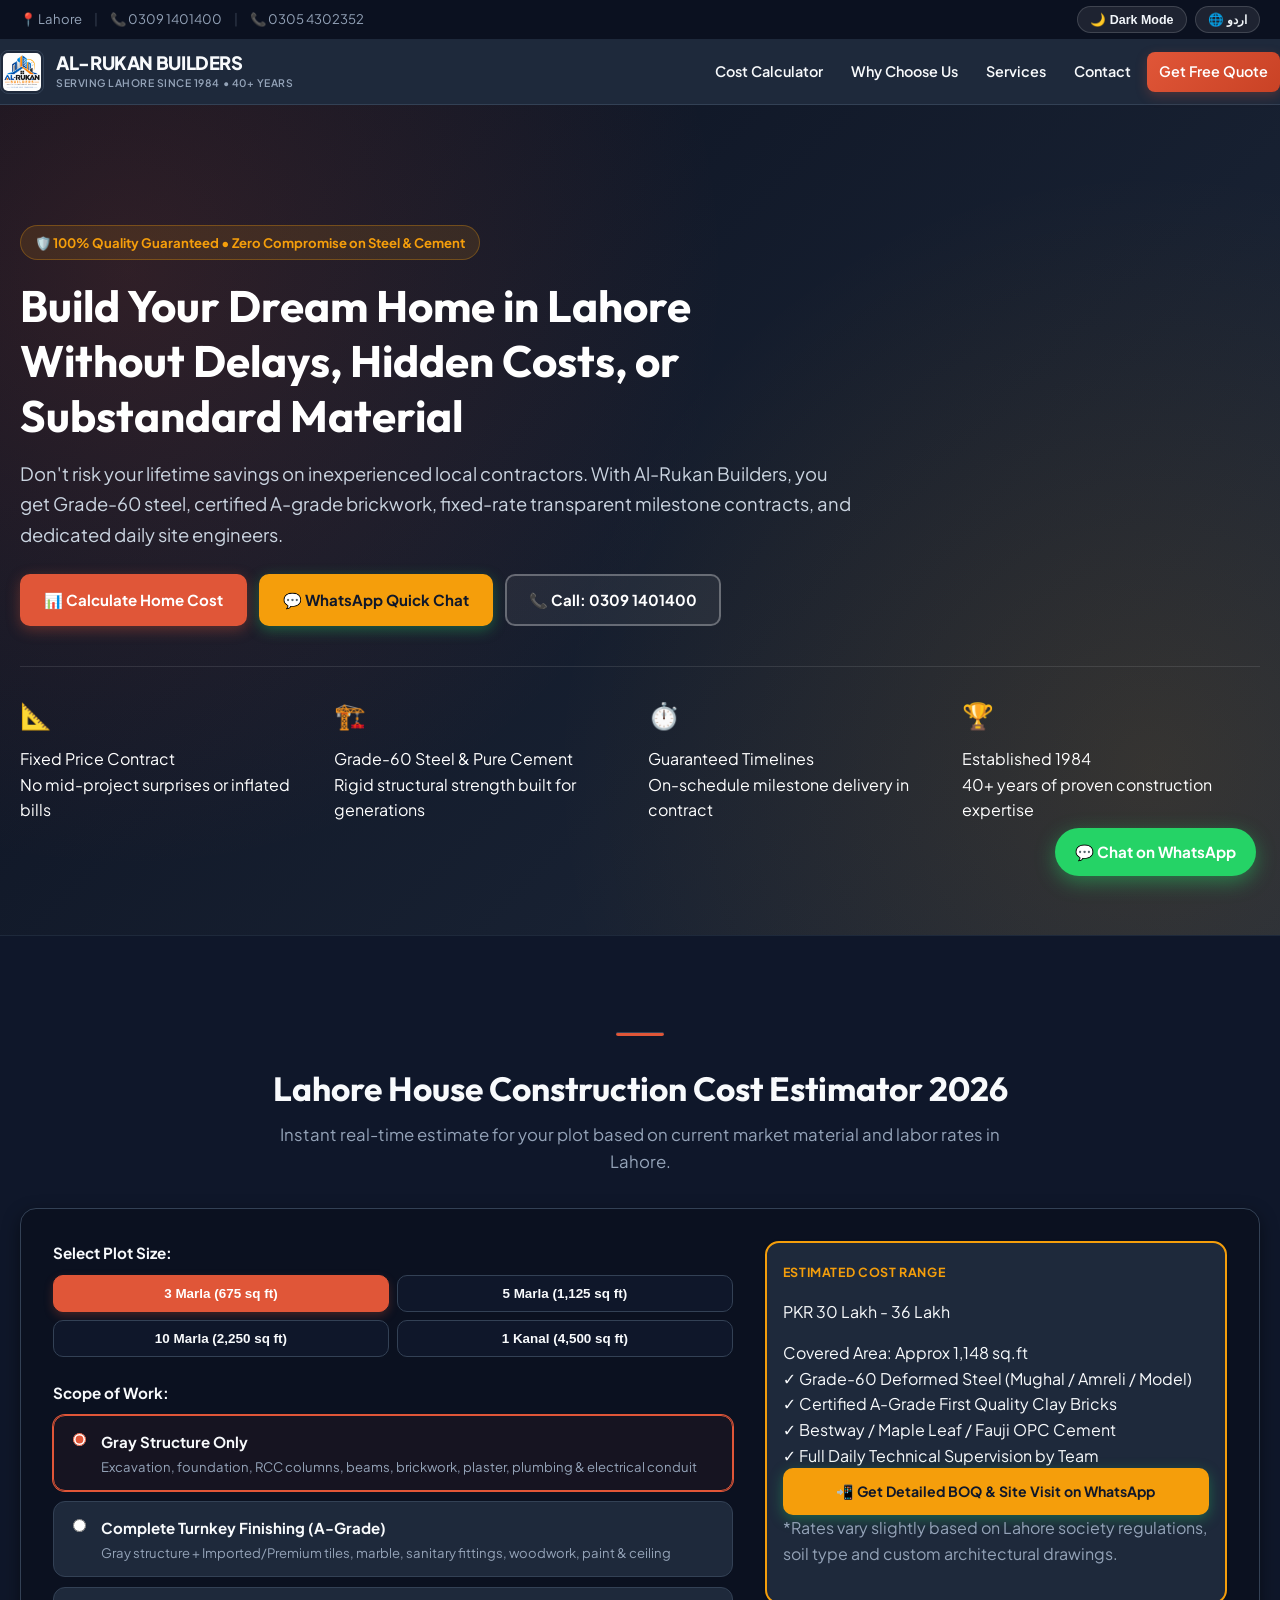
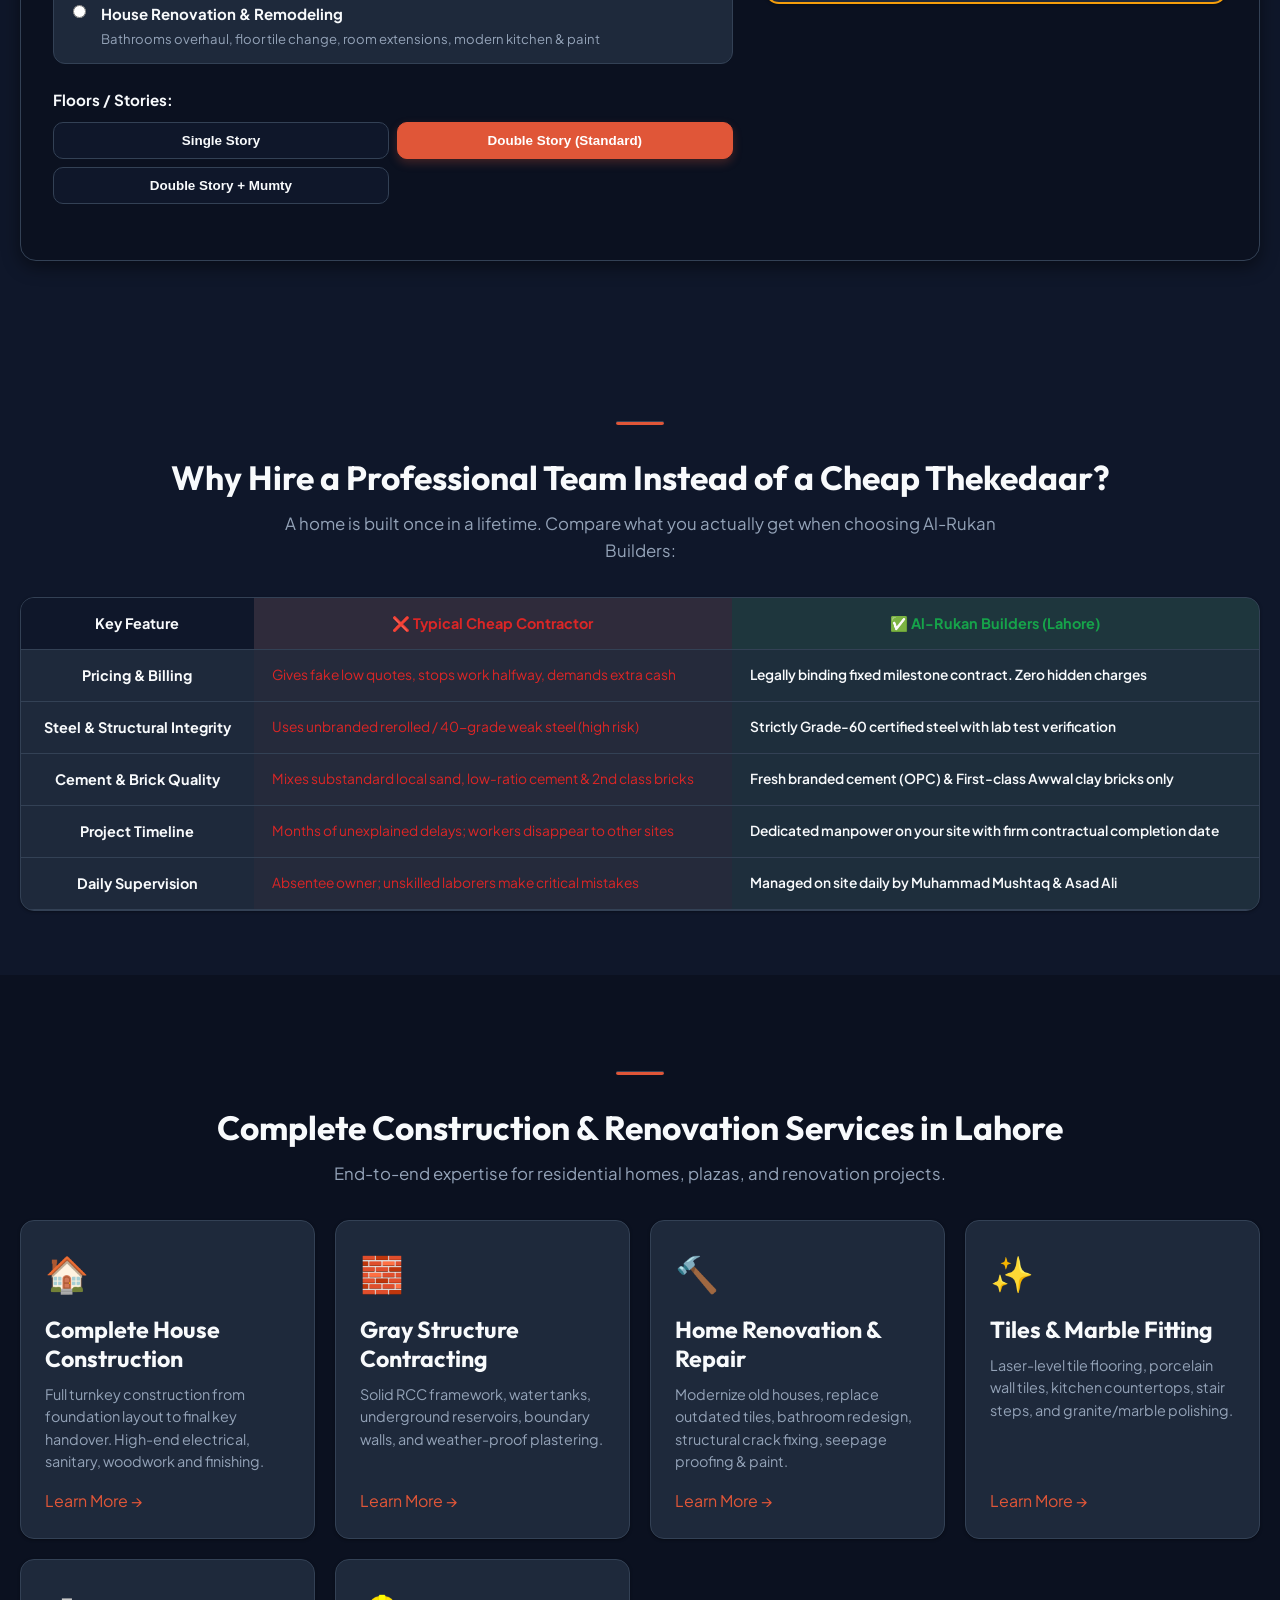
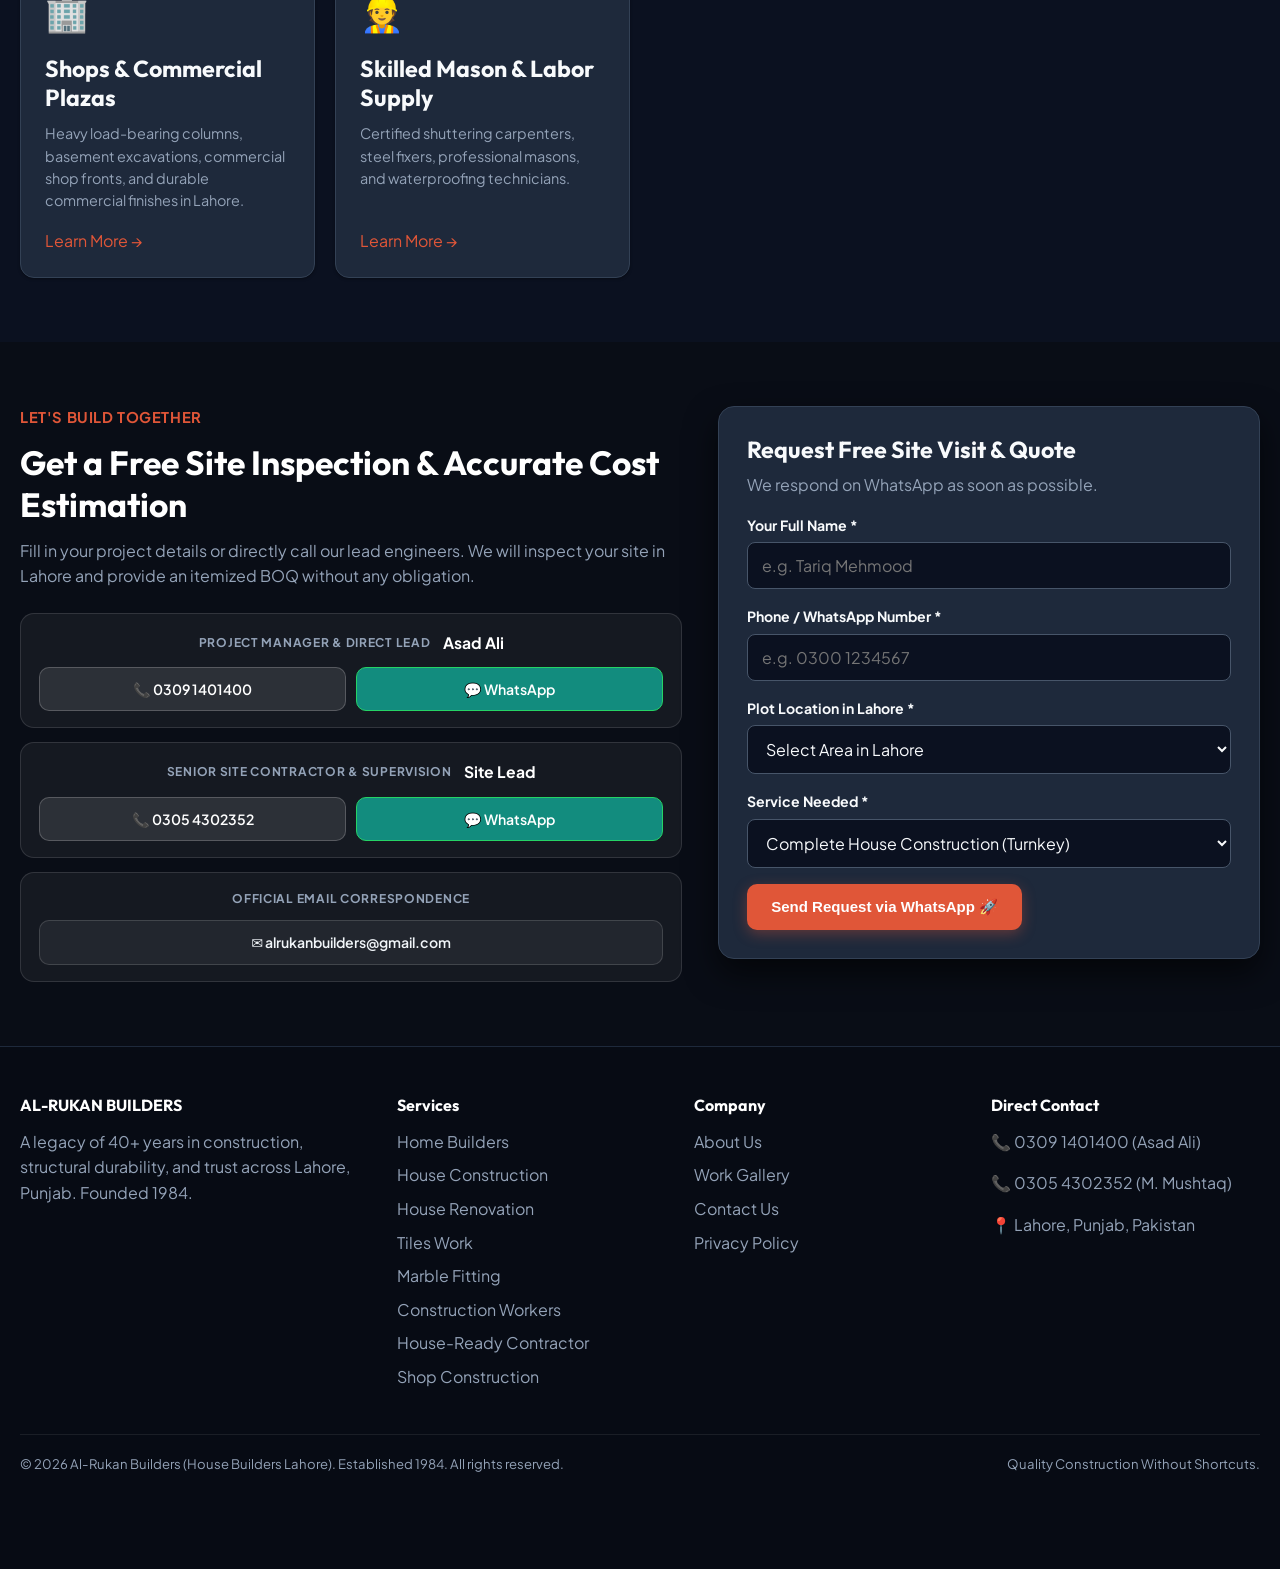
==== index.html @ 079ba485 "Initial clean production release - Al-Rukan Builders Lahore" ====
<!DOCTYPE html>

<html data-theme="light" lang="en">
<head>
<link href="assets/images/logo.png" rel="icon" type="image/png"/>
<meta charset="utf-8"/>
<meta content="width=device-width, initial-scale=1.0" name="viewport"/>
<title>Al-Rukan Builders Lahore | Professional House Construction &amp; Renovation Since 1984</title>
<meta content="Build your dream home in Lahore with zero shortcuts. A-Grade materials, 60-grade steel, fixed pricing &amp; daily supervision. Cost calculator &amp; WhatsApp quotes." name="description"/>
<link href="assets/style.css" rel="stylesheet"/>
<link href="https://fonts.googleapis.com" rel="preconnect"/>
<link crossorigin="" href="https://fonts.gstatic.com" rel="preconnect"/>
<link href="https://fonts.googleapis.com/css2?family=Noto+Nastaliq+Urdu:wght@500;700&amp;family=Outfit:wght@600;700;800&amp;family=Plus+Jakarta+Sans:wght@400;500;600;700;800&amp;display=swap" rel="stylesheet"/>
<link href="https://lahore-construction.work.gd/" rel="canonical"/><meta content="website" property="og:type"/><meta content="Al-Rukan Builders Lahore" property="og:site_name"/><meta content="https://lahore-construction.work.gd/" property="og:url"/><meta content="Al-Rukan Builders Lahore | House Construction &amp; Renovation Since 1984" property="og:title"/><meta content="Build your dream home in Lahore with zero shortcuts. A-Grade materials, 60-grade steel, fixed pricing &amp; daily supervision." property="og:description"/><meta content="https://lahore-construction.work.gd/assets/images/completed-house-front.webp" property="og:image"/><meta content="summary_large_image" name="twitter:card"/><meta content="Al-Rukan Builders Lahore | House Construction &amp; Renovation Since 1984" name="twitter:title"/><meta content="Build your dream home in Lahore with zero shortcuts. A-Grade materials, 60-grade steel, fixed pricing &amp; daily supervision." name="twitter:description"/><meta content="https://lahore-construction.work.gd/assets/images/completed-house-front.webp" name="twitter:image"/><script type="application/ld+json">{
  "@context": "https://schema.org",
  "@type": "GeneralContractor",
  "name": "Al-Rukan Builders",
  "alternateName": "House Builders Lahore",
  "url": "https://lahore-construction.work.gd/",
  "logo": "https://lahore-construction.work.gd/assets/images/logo.png",
  "image": "https://lahore-construction.work.gd/assets/images/completed-house-front.webp",
  "telephone": "+923091401400",
  "email": "alrukanbuilders@gmail.com",
  "address": {
    "@type": "PostalAddress",
    "addressLocality": "Lahore",
    "addressRegion": "Punjab",
    "addressCountry": "PK"
  },
  "geo": {
    "@type": "GeoCoordinates",
    "latitude": "31.5204",
    "longitude": "74.3587"
  },
  "priceRange": "$$",
  "openingHours": "Mo-Su 08:00-20:00"
}</script></head>
<body>
<!-- Top Info Bar -->
<div class="top-strip">
<div class="container">
<div class="top-contacts">
<span>📍 Lahore</span>
<span class="divider desktop-only">|</span>
<span>📞 <a href="tel:+923091401400">0309 1401400</a></span>
<span class="divider desktop-only">|</span>
<span class="desktop-only">📞 <a href="tel:+923054302352">0305 4302352</a></span>
</div>
<div class="top-controls">
<button aria-label="Toggle Dark/Light Mode" class="toggle-btn" id="theme-toggle" type="button"><span class="icon">🌙</span> <span class="lbl">Dark Mode</span></button>
<button aria-label="Toggle Language" class="toggle-btn lang-btn" id="lang-toggle" type="button"><span class="icon">🌐</span> <span class="lbl" id="lang-lbl">اردو</span></button>
</div>
</div>
</div>
<header class="site-header">
<div class="container nav-row">
<div class="brand">
<img alt="Al-Rukan Builders Logo" class="brand-logo" height="44" src="assets/images/logo.png" width="44"/>
<div class="brand-text">
<span class="big">AL-RUKAN BUILDERS</span>
<span class="small" data-en="SERVING LAHORE SINCE 1984 • 40+ YEARS" data-ur="لاہور میں 1984 سے بااعتماد نام • 40+ سالہ تجربہ">SERVING LAHORE SINCE 1984 • 40+ YEARS</span>
</div>
</div>
<nav class="main-nav" id="main-nav">
<a class="nav-link" data-en="Cost Calculator" data-ur="لاگت کیلکولیٹر" href="#calculator">Cost Calculator</a>
<a class="nav-link" data-en="Why Choose Us" data-ur="ہمیں کیوں منتخب کریں" href="#why-us">Why Choose Us</a>
<a class="nav-link" data-en="Services" data-ur="ہماری خدمات" href="#services">Services</a>
<a class="nav-link" data-en="Contact" data-ur="رابطہ کریں" href="#contact">Contact</a>
<a class="nav-cta" href="https://wa.me/923091401400?text=Hi%20Al-Rukan%20Builders%2C%20I%20need%20a%20construction%20quote%20for%20my%20plot%20in%20Lahore" rel="noopener" target="_blank">
<span data-en="Get Free Quote" data-ur="مفت تخمینہ حاصل کریں">Get Free Quote</span>
</a>
</nav>
<button aria-label="Menu" class="menu-toggle" id="menu-toggle">☰</button>
</div>
</header>
<!-- Hero Section: Customer Value & Why Hire Us -->
<section class="hero">
<div class="container hero-inner">
<div class="hero-badge" data-en="🛡️ 100% Quality Guaranteed • Zero Compromise on Steel &amp; Cement" data-ur="🛡️ 100% معیاری میٹریل کی گارنٹی • اسٹیل اور سیمنٹ پر کوئی سمجھوتہ نہیں">
      🛡️ 100% Quality Guaranteed • Zero Compromise on Steel &amp; Cement
    </div>
<h1 data-en="Build Your Dream Home in Lahore Without Delays, Hidden Costs, or Substandard Material" data-ur="لاہور میں اپنا گھر بغیر تاخیر، پوشیدہ اخراجات اور ناقص میٹریل کے تعمیر کروائیں" id="hero-title">
      Build Your Dream Home in Lahore Without Delays, Hidden Costs, or Substandard Material
    </h1>
<p class="lede" data-en="Don't risk your lifetime savings on inexperienced local contractors. With Al-Rukan Builders, you get Grade-60 steel, certified A-grade brickwork, fixed-rate transparent milestone contracts, and dedicated daily site engineers." data-ur="زندگی بھر کی جمع پونجی غیر تربیت یافتہ ٹھیکیداروں کے سپرد نہ کریں۔ الرکن بلڈرز کے ساتھ گریڈ 60 اسٹیل، اے کلاس اینٹیں، فکسڈ ریٹ معقول معاہدہ اور روزانہ انجینئرنگ سپروائژن حاصل کریں۔" id="hero-desc">
      Don't risk your lifetime savings on inexperienced local contractors. With Al-Rukan Builders, you get Grade-60 steel, certified A-grade brickwork, fixed-rate transparent milestone contracts, and dedicated daily site engineers.
    </p>
<div class="hero-actions">
<a class="btn btn-solid" href="#calculator">
<span data-en="📊 Calculate Home Cost" data-ur="📊 گھر کی لاگت معلوم کریں">📊 Calculate Home Cost</span>
</a>
<a class="btn btn-safety" href="https://wa.me/923091401400?text=Hi%2C%20I%20want%20to%20discuss%20house%20construction%20in%20Lahore" rel="noopener" target="_blank">
<span data-en="💬 WhatsApp Quick Chat" data-ur="💬 واٹس ایپ پر فوری رابطہ">💬 WhatsApp Quick Chat</span>
</a>
<a class="btn btn-outline" href="tel:+923091401400">
<span data-en="📞 Call: 0309 1401400" data-ur="📞 کال کریں: 0309 1401400">📞 Call: 0309 1401400</span>
</a>
</div>
<!-- Guarantees Grid -->
<div class="guarantees-grid">
<div class="guarantee-card">
<div class="g-icon">📐</div>
<div class="g-title" data-en="Fixed Price Contract" data-ur="فکسڈ قیمت کا معاہدہ">Fixed Price Contract</div>
<div class="g-desc" data-en="No mid-project surprises or inflated bills" data-ur="درمیان میں کوئی پوشیدہ یا اضافی چارجز نہیں">No mid-project surprises or inflated bills</div>
</div>
<div class="guarantee-card">
<div class="g-icon">🏗️</div>
<div class="g-title" data-en="Grade-60 Steel &amp; Pure Cement" data-ur="گریڈ 60 اسٹیل اور خالص سیمنٹ">Grade-60 Steel &amp; Pure Cement</div>
<div class="g-desc" data-en="Rigid structural strength built for generations" data-ur="نسلوں تک قائم رہنے والی مضبوط بنیادیں">Rigid structural strength built for generations</div>
</div>
<div class="guarantee-card">
<div class="g-icon">⏱️</div>
<div class="g-title" data-en="Guaranteed Timelines" data-ur="وقت کی پابندی">Guaranteed Timelines</div>
<div class="g-desc" data-en="On-schedule milestone delivery in contract" data-ur="طے شدہ وقت کے مطابق مرحلہ وار کام">On-schedule milestone delivery in contract</div>
</div>
<div class="guarantee-card">
<div class="g-icon">🏆</div>
<div class="g-title" data-en="Established 1984" data-ur="قیام 1984 سے">Established 1984</div>
<div class="g-desc" data-en="40+ years of proven construction expertise" data-ur="لاہور میں 40 سال سے زائد کا بااعتماد ریکارڈ">40+ years of proven construction expertise</div>
</div>
</div>
</div>
</section>
<!-- Cost Estimator Calculator Section -->
<section class="calc-section" id="calculator">
<div class="container">
<div class="section-head center">
<div class="rule center"></div>
<h2 data-en="Lahore House Construction Cost Estimator 2026" data-ur="لاہور گھر تعمیراتی لاگت کیلکولیٹر 2026">Lahore House Construction Cost Estimator 2026</h2>
<p data-en="Instant real-time estimate for your plot based on current market material and labor rates in Lahore." data-ur="لاہور کے موجودہ مارکیٹ ریٹس کے مطابق اپنے پلاٹ کا فوری تخمینہ لگائیں۔">Instant real-time estimate for your plot based on current market material and labor rates in Lahore.</p>
</div>
<div class="calculator-card">
<div class="calc-form">
<!-- Plot Size -->
<div class="calc-field">
<label class="calc-label" data-en="Select Plot Size:" data-ur="پلاٹ کا سائز منتخب کریں:">Select Plot Size:</label>
<div class="pill-group" id="plot-group">
<button class="pill-btn active" data-size="3" type="button">3 Marla (675 sq ft)</button>
<button class="pill-btn" data-size="5" type="button">5 Marla (1,125 sq ft)</button>
<button class="pill-btn" data-size="10" type="button">10 Marla (2,250 sq ft)</button>
<button class="pill-btn" data-size="20" type="button">1 Kanal (4,500 sq ft)</button>
</div>
</div>
<!-- Construction Type -->
<div class="calc-field">
<label class="calc-label" data-en="Scope of Work:" data-ur="کام کی نوعیت:">Scope of Work:</label>
<div class="scope-options">
<label class="scope-box active">
<input checked="" name="scope" type="radio" value="gray"/>
<div class="scope-content">
<span class="scope-title" data-en="Gray Structure Only" data-ur="صرف گرے اسٹرکچر">Gray Structure Only</span>
<span class="scope-sub" data-en="Excavation, foundation, RCC columns, beams, brickwork, plaster, plumbing &amp; electrical conduit" data-ur="بنیادیں، لینٹر، چنائی، پلستر، بجلی اور پائپنگ کا مکمل گرے فریم">Excavation, foundation, RCC columns, beams, brickwork, plaster, plumbing &amp; electrical conduit</span>
</div>
</label>
<label class="scope-box">
<input name="scope" type="radio" value="turnkey"/>
<div class="scope-content">
<span class="scope-title" data-en="Complete Turnkey Finishing (A-Grade)" data-ur="مکمل تیار گھر (اے پلس فنشنگ)">Complete Turnkey Finishing (A-Grade)</span>
<span class="scope-sub" data-en="Gray structure + Imported/Premium tiles, marble, sanitary fittings, woodwork, paint &amp; ceiling" data-ur="گرے اسٹرکچر بمعہ بہترین ٹائلز، ماربل، سینیٹری، لکڑی کا کام، پینٹ اور فال سیلنگ">Gray structure + Imported/Premium tiles, marble, sanitary fittings, woodwork, paint &amp; ceiling</span>
</div>
</label>
<label class="scope-box">
<input name="scope" type="radio" value="renovation"/>
<div class="scope-content">
<span class="scope-title" data-en="House Renovation &amp; Remodeling" data-ur="گھر کی مکمل تزئین و آرائش / رینوویشن">House Renovation &amp; Remodeling</span>
<span class="scope-sub" data-en="Bathrooms overhaul, floor tile change, room extensions, modern kitchen &amp; paint" data-ur="واش رومز اپ گریڈ، فلورنگ ٹائلز، کمروں کی توسیع، کچن اور پینٹ ورک">Bathrooms overhaul, floor tile change, room extensions, modern kitchen &amp; paint</span>
</div>
</label>
</div>
</div>
<!-- Stories Selection -->
<div class="calc-field">
<label class="calc-label" data-en="Floors / Stories:" data-ur="منزلوں کی تعداد:">Floors / Stories:</label>
<div class="pill-group" id="stories-group">
<button class="pill-btn" data-en="Single Story" data-stories="1" data-ur="سنگل منزل" type="button">Single Story</button>
<button class="pill-btn active" data-en="Double Story (Standard)" data-stories="2" data-ur="ڈبل منزل (معیاری)" type="button">Double Story (Standard)</button>
<button class="pill-btn" data-en="Double Story + Mumty" data-stories="2.5" data-ur="ڈبل منزل + ممٹی" type="button">Double Story + Mumty</button>
</div>
</div>
</div>
<!-- Result Card -->
<div class="calc-result-box">
<div class="result-badge" data-en="Estimated Cost Range" data-ur="تخمینہ لاگت">Estimated Cost Range</div>
<div class="result-amount" id="cost-display">PKR 35 Lakh - 42 Lakh</div>
<div class="result-covered-area" id="area-display">Covered Area: Approx 2,000 sq.ft</div>
<div class="result-features">
<div class="feat-item">✓ <span data-en="Grade-60 Deformed Steel (Mughal / Amreli / Model)" data-ur="گریڈ 60 اسٹیل بارز">Grade-60 Deformed Steel (Mughal / Amreli / Model)</span></div>
<div class="feat-item">✓ <span data-en="Certified A-Grade First Quality Clay Bricks" data-ur="اول کوالٹی اینٹیں">Certified A-Grade First Quality Clay Bricks</span></div>
<div class="feat-item">✓ <span data-en="Bestway / Maple Leaf / Fauji OPC Cement" data-ur="بہترین برانڈڈ سیمنٹ">Bestway / Maple Leaf / Fauji OPC Cement</span></div>
<div class="feat-item">✓ <span data-en="Full Daily Technical Supervision by Team" data-ur="روزانہ سائٹ سپروائژن اور نگرانی">Full Daily Technical Supervision by Team</span></div>
</div>
<a class="btn btn-safety full-width" href="#" id="calc-whatsapp-btn" rel="noopener" target="_blank">
<span data-en="📲 Get Detailed BOQ &amp; Site Visit on WhatsApp" data-ur="📲 تفصیلی تخمینہ اور وزٹ واٹس ایپ پر بک کریں">📲 Get Detailed BOQ &amp; Site Visit on WhatsApp</span>
</a>
<p class="calc-disclaimer" data-en="*Rates vary slightly based on Lahore society regulations, soil type and custom architectural drawings." data-ur="*حتمی ریٹ سوسائٹی کے قواعد اور نقشے کے مطابق طے پاتے ہیں۔">*Rates vary slightly based on Lahore society regulations, soil type and custom architectural drawings.</p>
</div>
</div>
</div>
</section>
<!-- Why You Need Us vs Inexperienced Thekedaar -->
<section class="section-alt" id="why-us">
<div class="container">
<div class="section-head center">
<div class="rule center"></div>
<h2 data-en="Why Hire a Professional Team Instead of a Cheap Thekedaar?" data-ur="عام ٹھیکیدار کے بجائے پروفیشنل ٹیم کی ضرورت کیوں ہے؟">Why Hire a Professional Team Instead of a Cheap Thekedaar?</h2>
<p data-en="A home is built once in a lifetime. Compare what you actually get when choosing Al-Rukan Builders:" data-ur="گھر زندگی میں ایک بار بنتا ہے۔ دیکھئے غیر معیاری ٹھیکیدار اور الرکن بلڈرز میں کیا فرق ہے:">A home is built once in a lifetime. Compare what you actually get when choosing Al-Rukan Builders:</p>
</div>
<div class="comparison-table-wrapper">
<table class="comparison-table">
<thead>
<tr>
<th data-en="Key Feature" data-ur="اہم خصوصیت">Key Feature</th>
<th class="bad-col" data-en="❌ Typical Cheap Contractor" data-ur="❌ عام غیر معیاری ٹھیکیدار">❌ Typical Cheap Contractor</th>
<th class="good-col" data-en="✅ Al-Rukan Builders (Lahore)" data-ur="✅ الرکن بلڈرز (لاہور)">✅ Al-Rukan Builders (Lahore)</th>
</tr>
</thead>
<tbody>
<tr>
<td class="feat-title" data-en="Pricing &amp; Billing" data-ur="قیمت اور بلنگ">Pricing &amp; Billing</td>
<td class="bad" data-en="Gives fake low quotes, stops work halfway, demands extra cash" data-ur="پہلے سستا ریٹ بتاتے ہیں، کام روک کر اضافی پیسے مانگتے ہیں">Gives fake low quotes, stops work halfway, demands extra cash</td>
<td class="good" data-en="Legally binding fixed milestone contract. Zero hidden charges" data-ur="باقاعدہ قانونی تحریری معاہدہ۔ کوئی پوشیدہ اخراجات نہیں">Legally binding fixed milestone contract. Zero hidden charges</td>
</tr>
<tr>
<td class="feat-title" data-en="Steel &amp; Structural Integrity" data-ur="سریا اور بنیادی ڈھانچہ">Steel &amp; Structural Integrity</td>
<td class="bad" data-en="Uses unbranded rerolled / 40-grade weak steel (high risk)" data-ur="لوکل غیر معیاری یا 40 گریڈ سریا استعمال کرتے ہیں">Uses unbranded rerolled / 40-grade weak steel (high risk)</td>
<td class="good" data-en="Strictly Grade-60 certified steel with lab test verification" data-ur="صرف 60 گریڈ تصدیق شدہ اسٹیل مضبوط ترین لینٹر کے لیے">Strictly Grade-60 certified steel with lab test verification</td>
</tr>
<tr>
<td class="feat-title" data-en="Cement &amp; Brick Quality" data-ur="سیمنٹ اور اینٹ کا معیار">Cement &amp; Brick Quality</td>
<td class="bad" data-en="Mixes substandard local sand, low-ratio cement &amp; 2nd class bricks" data-ur="کم سیمنٹ اور دو نمبر اینٹیں استعمال کر کے نقصان پہنچاتے ہیں">Mixes substandard local sand, low-ratio cement &amp; 2nd class bricks</td>
<td class="good" data-en="Fresh branded cement (OPC) &amp; First-class Awwal clay bricks only" data-ur="بہترین برانڈڈ سیمنٹ اور اول کلاس پکی اینٹیں">Fresh branded cement (OPC) &amp; First-class Awwal clay bricks only</td>
</tr>
<tr>
<td class="feat-title" data-en="Project Timeline" data-ur="کام کی مدت">Project Timeline</td>
<td class="bad" data-en="Months of unexplained delays; workers disappear to other sites" data-ur="مہینوں کی غیر ضروری تاخیر، کاریگر کام چھوڑ کر بھاگ جاتے ہیں">Months of unexplained delays; workers disappear to other sites</td>
<td class="good" data-en="Dedicated manpower on your site with firm contractual completion date" data-ur="پابند کاریگر اور معاہدے کے مطابق بروقت گھر کی ہینڈ اوور">Dedicated manpower on your site with firm contractual completion date</td>
</tr>
<tr>
<td class="feat-title" data-en="Daily Supervision" data-ur="روزانہ نگرانی">Daily Supervision</td>
<td class="bad" data-en="Absentee owner; unskilled laborers make critical mistakes" data-ur="سائٹ پر کوئی ذمے دار موجود نہیں ہوتا، غلطیاں ہو جاتی ہیں">Absentee owner; unskilled laborers make critical mistakes</td>
<td class="good" data-en="Managed on site daily by Muhammad Mushtaq &amp; Asad Ali" data-ur="محمد مشتاق اور اسد علی خود موقع پر روزانہ نگرانی کرتے ہیں">Managed on site daily by Muhammad Mushtaq &amp; Asad Ali</td>
</tr>
</tbody>
</table>
</div>
</div>
</section>
<!-- Core Services -->
<section id="services">
<div class="container">
<div class="section-head center">
<div class="rule center"></div>
<h2 data-en="Complete Construction &amp; Renovation Services in Lahore" data-ur="لاہور میں ہماری تعمیراتی و تزئینی خدمات">Complete Construction &amp; Renovation Services in Lahore</h2>
<p data-en="End-to-end expertise for residential homes, plazas, and renovation projects." data-ur="رہائشی مکانات، پلازوں اور رینوویشن کے تمام مراحل میں 40 سالہ مہارت۔">End-to-end expertise for residential homes, plazas, and renovation projects.</p>
</div>
<div class="grid grid-3">
<div class="service-card">
<div class="service-icon">🏠</div>
<h3 data-en="Complete House Construction" data-ur="مکمل گھر کی تعمیر">Complete House Construction</h3>
<p data-en="Full turnkey construction from foundation layout to final key handover. High-end electrical, sanitary, woodwork and finishing." data-ur="بنیادوں سے لے کر فنشنگ تک مکمل تعمیر۔ پریمیم وائرنگ، سینیٹری، اور ووڈ ورک۔">Full turnkey construction from foundation layout to final key handover. High-end electrical, sanitary, woodwork and finishing.</p>
<a class="card-link" data-en="Learn More →" data-ur="تفصیلات جانیں ←" href="services/house-construction-in-lahore.html">Learn More →</a>
</div>
<div class="service-card">
<div class="service-icon">🧱</div>
<h3 data-en="Gray Structure Contracting" data-ur="گرے اسٹرکچر کنٹریکٹنگ">Gray Structure Contracting</h3>
<p data-en="Solid RCC framework, water tanks, underground reservoirs, boundary walls, and weather-proof plastering." data-ur="آر سی سی فریم، واٹر ٹینکس، زیر زمین حوض، باؤنڈری وال اور مضبوط پلاسٹر۔">Solid RCC framework, water tanks, underground reservoirs, boundary walls, and weather-proof plastering.</p>
<a class="card-link" data-en="Learn More →" data-ur="تفصیلات جانیں ←" href="services/house-ready-contractor-in-lahore.html">Learn More →</a>
</div>
<div class="service-card">
<div class="service-icon">🔨</div>
<h3 data-en="Home Renovation &amp; Repair" data-ur="گھر کی رینوویشن اور مرمت">Home Renovation &amp; Repair</h3>
<p data-en="Modernize old houses, replace outdated tiles, bathroom redesign, structural crack fixing, seepage proofing &amp; paint." data-ur="پرانے گھروں کو جدید بنانا، باتھ روم ری ڈیزائن، دراڑوں کی مرمت اور سیم کا خاتمہ۔">Modernize old houses, replace outdated tiles, bathroom redesign, structural crack fixing, seepage proofing &amp; paint.</p>
<a class="card-link" data-en="Learn More →" data-ur="تفصیلات جانیں ←" href="services/house-renovation-in-lahore.html">Learn More →</a>
</div>
<div class="service-card">
<div class="service-icon">✨</div>
<h3 data-en="Tiles &amp; Marble Fitting" data-ur="ٹائلز اور ماربل فٹنگ">Tiles &amp; Marble Fitting</h3>
<p data-en="Laser-level tile flooring, porcelain wall tiles, kitchen countertops, stair steps, and granite/marble polishing." data-ur="لیزر لیول ٹائل فٹنگ، پورسلین ٹائلز، کچن کاؤنٹر ٹاپس اور گرینائٹ پالش۔">Laser-level tile flooring, porcelain wall tiles, kitchen countertops, stair steps, and granite/marble polishing.</p>
<a class="card-link" data-en="Learn More →" data-ur="تفصیلات جانیں ←" href="services/tiles-work-in-lahore.html">Learn More →</a>
</div>
<div class="service-card">
<div class="service-icon">🏢</div>
<h3 data-en="Shops &amp; Commercial Plazas" data-ur="دکانیں اور کمرشل پلازے">Shops &amp; Commercial Plazas</h3>
<p data-en="Heavy load-bearing columns, basement excavations, commercial shop fronts, and durable commercial finishes in Lahore." data-ur="کمرشل شاپس، بیسمنٹ کھدائی اور مضبوط کمرشل عمارتوں کی تعمیر۔">Heavy load-bearing columns, basement excavations, commercial shop fronts, and durable commercial finishes in Lahore.</p>
<a class="card-link" data-en="Learn More →" data-ur="تفصیلات جانیں ←" href="services/shop-construction-builders-in-lahore.html">Learn More →</a>
</div>
<div class="service-card">
<div class="service-icon">👷</div>
<h3 data-en="Skilled Mason &amp; Labor Supply" data-ur="ماہر کاریگر اور راج مزدور">Skilled Mason &amp; Labor Supply</h3>
<p data-en="Certified shuttering carpenters, steel fixers, professional masons, and waterproofing technicians." data-ur="ماہر شٹرنگ کارپینٹر، سریا بائنڈر، راج مستری اور واٹر پروفنگ ایکسپرٹس۔">Certified shuttering carpenters, steel fixers, professional masons, and waterproofing technicians.</p>
<a class="card-link" data-en="Learn More →" data-ur="تفصیلات جانیں ←" href="services/construction-workers-in-lahore.html">Learn More →</a>
</div>
</div>
</div>
</section>
<!-- Lead Capture & Fast Quote Section -->
<section class="section-dark" id="contact">
<div class="container">
<div class="lead-wrapper">
<div class="lead-info">
<div class="eyebrow-plain" data-en="LET'S BUILD TOGETHER" data-ur="آئیے مل کر تعمیر کریں">LET'S BUILD TOGETHER</div>
<h2 data-en="Get a Free Site Inspection &amp; Accurate Cost Estimation" data-ur="مفت سائٹ انسپیکشن اور تخمینہ لاگت حاصل کریں">Get a Free Site Inspection &amp; Accurate Cost Estimation</h2>
<p data-en="Fill in your project details or directly call our lead engineers. We will inspect your site in Lahore and provide an itemized BOQ without any obligation." data-ur="اپنے پلاٹ کی تفصیلات درج کریں یا براہ راست کال کریں۔ ہماری ٹیم آپ کے پلاٹ کا معائنہ کر کے تفصیلی خرچے کا حساب پیش کرے گی۔">Fill in your project details or directly call our lead engineers. We will inspect your site in Lahore and provide an itemized BOQ without any obligation.</p>
<div class="direct-contact-cards">
<div class="c-card">
<div class="c-card-header">
<span class="c-role" data-en="Project Manager &amp; Direct Lead" data-ur="پروجیکٹ مینیجر">Project Manager &amp; Direct Lead</span>
<strong class="c-person">Asad Ali</strong>
</div>
<div class="c-card-actions">
<a class="c-action-btn c-call-btn" href="tel:+923091401400">
<span>📞</span> <span>0309 1401400</span>
</a>
<a class="c-action-btn c-wa-btn" href="https://wa.me/923091401400?text=Hi%20Al-Rukan%20Builders%2C%20I%20need%20a%20construction%20quote" rel="noopener" target="_blank">
<span>💬</span> <span>WhatsApp</span>
</a>
</div>
</div>
<div class="c-card">
<div class="c-card-header">
<span class="c-role" data-en="Senior Site Contractor &amp; Supervision" data-ur="سینئر سائٹ کنٹریکٹر">Senior Site Contractor &amp; Supervision</span>
<strong class="c-person">Site Lead</strong>
</div>
<div class="c-card-actions">
<a class="c-action-btn c-call-btn" href="tel:+923054302352">
<span>📞</span> <span>0305 4302352</span>
</a>
<a class="c-action-btn c-wa-btn" href="https://wa.me/923054302352?text=Hi%20Al-Rukan%20Builders%2C%20I%20want%20to%20discuss%20a%20project" rel="noopener" target="_blank">
<span>💬</span> <span>WhatsApp</span>
</a>
</div>
</div>
<div class="c-card">
<div class="c-card-header">
<span class="c-role" data-en="Official Email Correspondence" data-ur="سرکاری ای میل">Official Email Correspondence</span>
</div>
<div class="c-card-actions">
<a class="c-action-btn c-email-btn" href="mailto:alrukanbuilders@gmail.com">
<span>✉️</span> <span>alrukanbuilders@gmail.com</span>
</a>
</div>
</div>
</div>
</div>
<!-- Lead Capture Form -->
<div class="lead-form-box">
<h3 data-en="Request Free Site Visit &amp; Quote" data-ur="مفت وزٹ اور تخمینہ کی درخواست">Request Free Site Visit &amp; Quote</h3>
<p class="form-sub" data-en="We respond on WhatsApp as soon as possible." data-ur="ہم جلد از جلد واٹس ایپ پر رابطہ کریں گے۔">We respond on WhatsApp as soon as possible.</p>
<form id="lead-form" onsubmit="handleLeadSubmit(event)">
<div class="form-group">
<label data-en="Your Full Name *" data-ur="آپ کا نام *">Your Full Name *</label>
<input id="lead-name" placeholder="e.g. Tariq Mehmood" required="" type="text"/>
</div>
<div class="form-group">
<label data-en="Phone / WhatsApp Number *" data-ur="فون یا واٹس ایپ نمبر *">Phone / WhatsApp Number *</label>
<input id="lead-phone" placeholder="e.g. 0300 1234567" required="" type="tel"/>
</div>
<div class="form-group">
<label data-en="Plot Location in Lahore *" data-ur="لاہور میں پلاٹ کی لوکیشن *">Plot Location in Lahore *</label>
<select id="lead-location" required="">
<option data-en="Select Area in Lahore" data-ur="لاہور کا علاقہ منتخب کریں" disabled="" selected="" value="">Select Area in Lahore</option>
<option value="DHA Lahore">DHA Lahore (Phase 1-9)</option>
<option value="Bahria Town / Bahria Orchard">Bahria Town / Bahria Orchard</option>
<option value="Johar Town / Faisal Town">Johar Town / Faisal Town</option>
<option value="Wapda Town / PCSIR">Wapda Town / PCSIR</option>
<option value="Lake City / Raiwind Road">Lake City / Raiwind Road</option>
<option value="Gulberg / Model Town">Gulberg / Model Town</option>
<option value="State Life / Sui Gas Society">State Life / Sui Gas Society</option>
<option value="Central Park / Ferozepur Road">Central Park / Ferozepur Road</option>
<option value="Other Area in Lahore">Other Area in Lahore</option>
</select>
</div>
<div class="form-group">
<label data-en="Service Needed *" data-ur="مطلوبہ سروس *">Service Needed *</label>
<select id="lead-service" required="">
<option value="Complete House Construction (Turnkey)">Complete House Construction (Turnkey)</option>
<option value="Gray Structure Construction">Gray Structure Construction</option>
<option value="House Renovation / Remodeling">House Renovation / Remodeling</option>
<option value="Tiles &amp; Marble Fitting">Tiles &amp; Marble Fitting</option>
<option value="Commercial Plaza Construction">Commercial Plaza Construction</option>
</select>
</div>
<button class="btn btn-solid full-width" type="submit">
<span data-en="Send Request via WhatsApp 🚀" data-ur="درخواست واٹس ایپ پر بھیجیں 🚀">Send Request via WhatsApp 🚀</span>
</button>
</form>
</div>
</div>
</div>
</section>
<!-- Footer -->
<footer class="site-footer">
<div class="container">
<div class="footer-grid">
<div>
<h4>AL-RUKAN BUILDERS</h4>
<p data-en="A legacy of 40+ years in construction, structural durability, and trust across Lahore, Punjab. Founded 1984." data-ur="لاہور میں 1984 سے 40 سالہ قابل اعتماد تعمیراتی خدمات اور پائیدار معیار۔">A legacy of 40+ years in construction, structural durability, and trust across Lahore, Punjab. Founded 1984.</p>
</div>
<div>
<h4 data-en="Services" data-ur="خدمات">Services</h4>
<ul>
<li><a data-en="Home Builders" data-ur="گھر بنانے والے" href="services/home-builders-in-lahore.html">Home Builders</a></li>
<li><a data-en="House Construction" data-ur="گھر کی تعمیر" href="services/house-construction-in-lahore.html">House Construction</a></li>
<li><a data-en="House Renovation" data-ur="گھر کی رینوویشن" href="services/house-renovation-in-lahore.html">House Renovation</a></li>
<li><a data-en="Tiles Work" data-ur="ٹائلز کا کام" href="services/tiles-work-in-lahore.html">Tiles Work</a></li>
<li><a data-en="Marble Fitting" data-ur="ماربل فٹنگ" href="services/marble-fitting-in-lahore.html">Marble Fitting</a></li>
<li><a data-en="Construction Workers" data-ur="تعمیراتی مزدور" href="services/construction-workers-in-lahore.html">Construction Workers</a></li>
<li><a data-en="House-Ready Contractor" data-ur="تیار گھر کا ٹھیکیدار" href="services/house-ready-contractor-in-lahore.html">House-Ready Contractor</a></li>
<li><a data-en="Shop Construction" data-ur="دکان و کمرشل تعمیر" href="services/shop-construction-builders-in-lahore.html">Shop Construction</a></li>
</ul>
</div>
<div>
<h4 data-en="Company" data-ur="کمپنی">Company</h4>
<ul>
<li><a data-en="About Us" data-ur="ہمارے بارے میں" href="about.html">About Us</a></li>
<li><a data-en="Work Gallery" data-ur="گیلری" href="gallery.html">Work Gallery</a></li>
<li><a data-en="Contact Us" data-ur="رابطہ" href="contact.html">Contact Us</a></li>
<li><a data-en="Privacy Policy" data-ur="پرائیویسی پالیسی" href="privacy-disclaimer.html">Privacy Policy</a></li>
</ul>
</div>
<div>
<h4 data-en="Direct Contact" data-ur="براہ راست رابطہ">Direct Contact</h4>
<p>📞 <a href="tel:+923091401400">0309 1401400</a> (Asad Ali)</p>
<p>📞 <a href="tel:+923054302352">0305 4302352</a> (M. Mushtaq)</p>
<p>📍 Lahore, Punjab, Pakistan</p>
</div>
</div>
<div class="footer-bottom">
<span>© 2026 Al-Rukan Builders (House Builders Lahore). Established 1984. All rights reserved.</span>
<span>Quality Construction Without Shortcuts.</span>
</div>
</div>
</footer>
<!-- WhatsApp Floating Button (Desktop) -->
<a aria-label="Chat on WhatsApp" class="wa-float" href="https://wa.me/923091401400?text=Hi%20Al-Rukan%20Builders%2C%20I%20want%20to%20discuss%20construction%20in%20Lahore" rel="noopener" target="_blank">
<span>💬</span> <span data-en="Chat on WhatsApp" data-ur="واٹس ایپ پر رابطہ کریں">Chat on WhatsApp</span>
</a>
<!-- Mobile Sticky Bottom Bar (Always Clickable) -->
<div class="mobile-sticky-bar">
<a class="mobile-bar-btn call-btn" href="tel:+923091401400">
<span>📞</span> <span data-en="Call Now" data-ur="ابھی کال کریں">Call Now</span>
</a>
<a class="mobile-bar-btn wa-btn" href="https://wa.me/923091401400?text=Hi%20Al-Rukan%20Builders%2C%20I%20want%20a%20construction%20quote" rel="noopener" target="_blank">
<span>💬</span> <span data-en="WhatsApp Us" data-ur="واٹس ایپ">WhatsApp Us</span>
</a>
</div>
<!-- Interactive Calculator & Toggle Script -->
<script>
// --- Cost Calculator State & Logic ---
let selectedSize = 3;
let selectedScope = 'gray';
let selectedStories = 2;

// Rates per sq ft for 2026 Lahore market
const rates = {
  gray: { base: 2600, high: 3100 },
  turnkey: { base: 5200, high: 6400 },
  renovation: { base: 1400, high: 2200 }
};

const marlaSqFt = {
  3: 675,
  5: 1125,
  10: 2250,
  20: 4500
};

function calculateCost() {
  const plotSqFt = marlaSqFt[selectedSize];
  // Calculate covered area: 1 story = 0.9 * plot; 2 story = 1.7 * plot; 2.5 story = 2.0 * plot
  const multiplier = selectedStories === 1 ? 0.9 : (selectedStories === 2 ? 1.7 : 2.0);
  const coveredArea = Math.round(plotSqFt * multiplier);
  
  const currentRate = rates[selectedScope];
  const lowCost = Math.round((coveredArea * currentRate.base) / 100000); // In Lakhs
  const highCost = Math.round((coveredArea * currentRate.high) / 100000); // In Lakhs
  
  const isUrdu = document.documentElement.getAttribute('lang') === 'ur';
  
  const costText = isUrdu 
    ? `${lowCost} لاکھ تا ${highCost} لاکھ روپے`
    : `PKR ${lowCost} Lakh - ${highCost} Lakh`;
    
  const areaText = isUrdu
    ? `کل تعمیراتی رقبہ: تقریبا ${coveredArea.toLocaleString()} مربع فٹ`
    : `Covered Area: Approx ${coveredArea.toLocaleString()} sq.ft`;
    
  document.getElementById('cost-display').innerText = costText;
  document.getElementById('area-display').innerText = areaText;
  
  // Update WhatsApp link
  const waMsg = encodeURIComponent(
    `Hi Al-Rukan Builders, I calculated an estimate for ${selectedSize} Marla (${selectedStories} Stories, ${selectedScope.toUpperCase()}) on your website. Estimated range: PKR ${lowCost} - ${highCost} Lakh. Please provide a detailed quote and site visit.`
  );
  document.getElementById('calc-whatsapp-btn').href = `https://wa.me/923091401400?text=${waMsg}`;
}

// Plot size button events
document.querySelectorAll('#plot-group .pill-btn').forEach(btn => {
  btn.addEventListener('click', () => {
    document.querySelectorAll('#plot-group .pill-btn').forEach(b => b.classList.remove('active'));
    btn.classList.add('active');
    selectedSize = parseInt(btn.dataset.size);
    calculateCost();
  });
});

// Scope radio events
document.querySelectorAll('input[name="scope"]').forEach(radio => {
  radio.addEventListener('change', (e) => {
    document.querySelectorAll('.scope-box').forEach(b => b.classList.remove('active'));
    e.target.closest('.scope-box').classList.add('active');
    selectedScope = e.target.value;
    calculateCost();
  });
});

// Stories button events
document.querySelectorAll('#stories-group .pill-btn').forEach(btn => {
  btn.addEventListener('click', () => {
    document.querySelectorAll('#stories-group .pill-btn').forEach(b => b.classList.remove('active'));
    btn.classList.add('active');
    selectedStories = parseFloat(btn.dataset.stories);
    calculateCost();
  });
});

// --- Lead Form to WhatsApp ---
function handleLeadSubmit(e) {
  e.preventDefault();
  const name = document.getElementById('lead-name').value;
  const phone = document.getElementById('lead-phone').value;
  const location = document.getElementById('lead-location').value;
  const service = document.getElementById('lead-service').value;
  
  const text = encodeURIComponent(
    `*New Construction Inquiry - Al-Rukan Builders*\n` +
    `👤 *Name:* ${name}\n` +
    `📞 *Phone:* ${phone}\n` +
    `📍 *Location in Lahore:* ${location}\n` +
    `🏗️ *Service:* ${service}\n` +
    `Please arrange a site visit and quote.`
  );
  
  window.open(`https://wa.me/923091401400?text=${text}`, '_blank');
}

// Mobile menu, Theme & Language toggles handled universally by assets/site.js

// Expose calculateCost to window for site.js language switcher
window.calculateCost = calculateCost;

// Initial cost run
calculateCost();
</script>
<script src="assets/site.js"></script>
</body>
</html>
---- assets/style.css ----
/* ===========================================================
   AL-RUKAN BUILDERS LAHORE - RESPONSIVE & PRODUCTION STYLESHEET
   Clean, Modern, 100% Responsive for All Devices (Mobile, Tablet, Desktop)
   Supports Light/Dark Mode & Urdu RTL / English LTR
   =========================================================== */

:root {
  --font-main: 'Plus Jakarta Sans', system-ui, -apple-system, sans-serif;
  --font-heading: 'Outfit', sans-serif;
  --font-urdu: 'Noto Nastaliq Urdu', serif;

  --accent: #E05638;
  --accent-hover: #C94225;
  --accent-soft: rgba(224, 86, 56, 0.12);
  --safety: #F59E0B;
  --wa-green: #25D366;
  --wa-dark: #1EBE5D;

  --bg-main: #FFFFFF;
  --bg-alt: #F8FAFC;
  --bg-card: #FFFFFF;
  --border-subtle: #E2E8F0;
  --border-strong: #CBD5E1;

  --text-main: #0F172A;
  --text-muted: #64748B;
  --text-inverse: #FFFFFF;

  --shadow-sm: 0 1px 3px rgba(15, 23, 42, 0.08);
  --shadow-md: 0 6px 18px rgba(15, 23, 42, 0.08);
  --shadow-lg: 0 14px 32px rgba(15, 23, 42, 0.12);

  --max: 1180px;
}

[data-theme="dark"] {
  --bg-main: #0B1120;
  --bg-alt: #0F172A;
  --bg-card: #1E293B;
  --border-subtle: #334155;
  --border-strong: #475569;

  --text-main: #F8FAFC;
  --text-muted: #94A3B8;
  --text-inverse: #0F172A;

  --shadow-sm: 0 1px 3px rgba(0, 0, 0, 0.35);
  --shadow-md: 0 6px 18px rgba(0, 0, 0, 0.45);
  --shadow-lg: 0 14px 32px rgba(0, 0, 0, 0.6);
}

*, *::before, *::after {
  box-sizing: border-box;
}

html {
  scroll-behavior: smooth;
  -webkit-text-size-adjust: 100%;
}

html, body {
  margin: 0;
  padding: 0;
  width: 100%;
  overflow-x: hidden;
  font-family: var(--font-main);
  background-color: var(--bg-main);
  color: var(--text-main);
  line-height: 1.6;
  transition: background-color 0.25s ease, color 0.25s ease;
}

/* Urdu RTL adjustments */
[dir="rtl"] body {
  font-family: var(--font-urdu), var(--font-main);
  line-height: 1.95;
  text-align: right;
}

[dir="rtl"] h1, [dir="rtl"] h2, [dir="rtl"] h3, [dir="rtl"] h4 {
  font-family: var(--font-urdu), var(--font-heading);
  line-height: 1.6;
}

[dir="rtl"] .tel-link, [dir="rtl"] .phone-num, [dir="rtl"] a[href^="tel:"] {
  direction: ltr !important;
  unicode-bidi: embed !important;
  display: inline-block;
}

/* Container */
.container {
  width: 100%;
  max-width: var(--max);
  margin-left: auto;
  margin-right: auto;
  padding-left: 20px;
  padding-right: 20px;
}

@media (max-width: 640px) {
  .container {
    padding-left: 14px;
    padding-right: 14px;
  }
}

/* Typography */
h1, h2, h3, h4 {
  font-family: var(--font-heading);
  font-weight: 700;
  color: var(--text-main);
  line-height: 1.25;
  margin: 0 0 12px 0;
  word-break: break-word;
}

h1 { font-size: clamp(1.75rem, 5vw, 2.75rem); }
h2 { font-size: clamp(1.4rem, 3.8vw, 2.1rem); }
h3 { font-size: clamp(1.15rem, 2.5vw, 1.45rem); }
h4 { font-size: 1.05rem; }

p {
  margin: 0 0 16px 0;
  color: var(--text-muted);
}

a {
  color: var(--accent);
  text-decoration: none;
  transition: color 0.15s ease;
}

a:hover {
  color: var(--accent-hover);
}

/* Top Strip */
.top-strip {
  background: #0B1120;
  color: #94A3B8;
  font-size: 0.82rem;
  border-bottom: 1px solid #1E293B;
  padding: 6px 0;
}

.top-strip .container {
  display: flex;
  align-items: center;
  justify-content: space-between;
  flex-wrap: wrap;
  gap: 8px 16px;
}

.top-contacts {
  display: flex;
  align-items: center;
  gap: 12px;
  flex-wrap: wrap;
}

.top-strip a {
  color: #E2E8F0;
  font-weight: 600;
}

.top-strip a:hover {
  color: var(--safety);
}

.top-strip .divider {
  opacity: 0.3;
}

.top-controls {
  display: flex;
  align-items: center;
  gap: 8px;
}

.toggle-btn {
  display: inline-flex;
  align-items: center;
  gap: 6px;
  background: rgba(255, 255, 255, 0.08);
  border: 1px solid rgba(255, 255, 255, 0.15);
  color: #F8FAFC;
  padding: 4px 10px;
  border-radius: 6px;
  font-size: 0.78rem;
  font-weight: 600;
  cursor: pointer;
  transition: all 0.15s ease;
}

.toggle-btn:hover {
  background: rgba(255, 255, 255, 0.16);
  border-color: var(--safety);
}

@media (max-width: 600px) {
  .top-contacts span:nth-child(3),
  .top-contacts span:nth-child(4) {
    display: none; /* Keep primary phone and location on narrow mobile */
  }
}

/* Site Header */
.site-header {
  position: sticky;
  top: 0;
  z-index: 90;
  background: var(--bg-card);
  border-bottom: 1px solid var(--border-subtle);
  backdrop-filter: blur(12px);
  -webkit-backdrop-filter: blur(12px);
}

.nav-row {
  display: flex;
  align-items: center;
  justify-content: space-between;
  flex-wrap: wrap;
  padding: 12px 0;
  gap: 12px;
}

.brand {
  display: flex;
  align-items: center;
  gap: 10px;
  text-decoration: none;
  min-width: 0;
  flex-shrink: 1;
}

.brand-mark {
  width: 38px;
  height: 38px;
  background: linear-gradient(135deg, var(--accent) 0%, var(--safety) 100%);
  border-radius: 9px;
  display: flex;
  align-items: center;
  justify-content: center;
  color: #fff;
  font-weight: 800;
  font-size: 1.15rem;
  box-shadow: 0 4px 10px rgba(224, 86, 56, 0.3);
  flex-shrink: 0;
}

.brand-mark::before {
  content: "AR";
}

.brand-text {
  min-width: 0;
}

.brand-text .big {
  display: block;
  font-size: 1.15rem;
  color: var(--text-main);
  font-weight: 800;
  letter-spacing: -0.02em;
  white-space: normal;
  text-align: center;
  max-width: 100%;
}

.brand-text .small {
  display: block;
  font-size: 0.68rem;
  letter-spacing: 0.04em;
  color: var(--text-muted);
  font-weight: 700;
  margin-top: 1px;
  white-space: normal;
  text-align: center;
  max-width: 100%;
}

/* Main Nav */
nav.main-nav {
  display: flex;
  gap: 4px;
  align-items: center;
}

nav.main-nav a {
  color: var(--text-main);
  font-weight: 600;
  font-size: 0.9rem;
  padding: 8px 12px;
  border-radius: 8px;
  white-space: normal;
  text-align: center;
  max-width: 100%;
}

nav.main-nav a:hover {
  background: var(--bg-alt);
  color: var(--accent);
}

.nav-cta {
  display: inline-flex;
  align-items: center;
  gap: 6px;
  background: linear-gradient(135deg, var(--accent) 0%, var(--accent-hover) 100%);
  color: #FFFFFF !important;
  padding: 8px 16px;
  font-weight: 700;
  border-radius: 8px;
  box-shadow: 0 4px 12px rgba(224, 86, 56, 0.25);
}

.nav-cta:hover {
  transform: translateY(-1px);
  box-shadow: 0 6px 16px rgba(224, 86, 56, 0.35);
}

.menu-toggle {
  display: none;
}

/* Responsive Navbar at <= 920px */
@media (max-width: 920px) {
  .menu-toggle {
    display: inline-flex;
    align-items: center;
    justify-content: center;
    background: var(--bg-alt);
    border: 1px solid var(--border-strong);
    color: var(--text-main);
    width: 40px;
    height: 40px;
    border-radius: 8px;
    font-size: 1.25rem;
    cursor: pointer;
    flex-shrink: 0;
  }

  nav.main-nav {
    display: none;
    width: 100%;
    order: 3;
    flex-direction: column;
    gap: 6px;
    background: var(--bg-card);
    border-top: 1px solid var(--border-subtle);
    padding: 12px 0 6px;
    margin-top: 8px;
  }

  nav.main-nav.open {
    display: flex;
    animation: fadeInDown 0.2s ease-out;
  }

  nav.main-nav a {
    width: 100%;
    padding: 11px 14px;
    font-size: 0.95rem;
    background: var(--bg-alt);
  }

  .nav-cta {
    justify-content: center;
    margin-top: 4px;
  }
}

@keyframes fadeInDown {
  from { opacity: 0; transform: translateY(-8px); }
  to { opacity: 1; transform: translateY(0); }
}

@media (max-width: 480px) {
  .brand-text .big { font-size: 1rem; }
  .brand-text .small { font-size: 0.62rem; }
}

/* Hero Section */
.hero {
  position: relative;
  overflow: hidden;
  background: linear-gradient(135deg, #0B1120 0%, #1E293B 100%);
  color: #FFFFFF;
  border-bottom: 1px solid #1E293B;
}

.hero::before {
  content: "";
  position: absolute;
  inset: 0;
  background-image:
    radial-gradient(circle at 10% 20%, rgba(224, 86, 56, 0.16) 0%, transparent 45%),
    radial-gradient(circle at 90% 80%, rgba(245, 158, 11, 0.12) 0%, transparent 45%);
  pointer-events: none;
}

.hero-inner {
  padding: 56px 20px 48px;
  position: relative;
  z-index: 1;
}

@media (max-width: 640px) {
  .hero-inner {
    padding: 36px 14px 32px;
  }
}

.hero-badge {
  display: inline-flex;
  align-items: center;
  gap: 8px;
  color: var(--safety);
  font-weight: 700;
  font-size: 0.82rem;
  background: rgba(245, 158, 11, 0.12);
  padding: 6px 14px;
  border-radius: 30px;
  border: 1px solid rgba(245, 158, 11, 0.3);
  margin-bottom: 18px;
  max-width: 100%;
  word-break: break-word;
}

.hero h1 {
  color: #FFFFFF;
  max-width: 24ch;
  margin-bottom: 16px;
}

.hero .lede {
  color: #CBD5E1;
  font-size: clamp(0.98rem, 2.2vw, 1.15rem);
  max-width: 64ch;
  line-height: 1.65;
  margin-bottom: 24px;
}

.hero-actions {
  display: flex;
  flex-wrap: wrap;
  gap: 12px;
  margin-top: 24px;
}

@media (max-width: 580px) {
  .hero-actions {
    flex-direction: column;
  }
  .hero-actions .btn {
    width: 100%;
    text-align: center;
  }
}

/* Button Base */
.btn {
  display: inline-flex;
  align-items: center;
  justify-content: center;
  gap: 8px;
  padding: 12px 22px;
  font-weight: 700;
  font-size: 0.94rem;
  border-radius: 10px;
  border: 2px solid transparent;
  color: #FFFFFF;
  cursor: pointer;
  transition: all 0.15s ease;
  white-space: normal;
  text-align: center;
  max-width: 100%;
}

.btn-solid {
  background: linear-gradient(135deg, var(--accent) 0%, var(--accent-hover) 100%);
  box-shadow: 0 4px 14px rgba(224, 86, 56, 0.35);
}

.btn-solid:hover {
  transform: translateY(-2px);
  box-shadow: 0 6px 18px rgba(224, 86, 56, 0.45);
  color: #fff;
}

.btn-safety {
  background: var(--wa-green);
  box-shadow: 0 4px 14px rgba(37, 211, 102, 0.35);
  color: #fff !important;
}

.btn-safety:hover {
  background: var(--wa-dark);
  transform: translateY(-2px);
  color: #fff !important;
}

.btn-outline {
  border-color: rgba(255, 255, 255, 0.3);
  background: rgba(255, 255, 255, 0.06);
}

.btn-outline:hover {
  background: rgba(255, 255, 255, 0.15);
  border-color: #fff;
}

/* Guarantees Grid */
.guarantees-grid {
  display: grid;
  grid-template-columns: repeat(4, 1fr);
  gap: 16px;
  margin-top: 40px;
  border-top: 1px solid rgba(255, 255, 255, 0.1);
  padding-top: 28px;
}

@media (max-width: 900px) {
  .guarantees-grid {
    grid-template-columns: repeat(2, 1fr);
    gap: 14px;
  }
}

@media (max-width: 480px) {
  .guarantees-grid {
    grid-template-columns: 1fr;
    gap: 12px;
  }
}

.g-card {
  background: rgba(255, 255, 255, 0.04);
  border: 1px solid rgba(255, 255, 255, 0.08);
  border-radius: 12px;
  padding: 16px;
  transition: all 0.2s ease;
}

.g-card:hover {
  background: rgba(255, 255, 255, 0.08);
  border-color: rgba(245, 158, 11, 0.4);
}

.g-icon {
  font-size: 1.6rem;
  margin-bottom: 10px;
}

.g-card h3 {
  color: #FFFFFF;
  font-size: 1rem;
  margin-bottom: 6px;
}

.g-card p {
  color: #94A3B8;
  font-size: 0.85rem;
  margin: 0;
  line-height: 1.5;
}

/* Base Sections */
section {
  padding: 64px 0;
}

@media (max-width: 640px) {
  section {
    padding: 44px 0;
  }
}

.section-alt {
  background-color: var(--bg-alt);
}

.section-head {
  margin-bottom: 36px;
}

.section-head.center {
  text-align: center;
}

.section-head p {
  font-size: clamp(0.95rem, 2vw, 1.05rem);
  max-width: 62ch;
  margin: 0 auto;
}

.rule {
  width: 48px;
  height: 4px;
  background: var(--accent);
  border-radius: 2px;
  margin-bottom: 14px;
}

.rule.center {
  margin-left: auto;
  margin-right: auto;
}

/* Calculator Section */
.calc-section {
  background: var(--bg-alt);
  overflow: hidden;
}

.calculator-card {
  display: grid;
  grid-template-columns: 1.25fr 0.85fr;
  gap: 32px;
  background: var(--bg-main);
  border: 1px solid var(--border-subtle);
  border-radius: 16px;
  padding: 32px;
  box-shadow: var(--shadow-md);
  width: 100%;
  max-width: 100%;
  box-sizing: border-box;
}

@media (max-width: 880px) {
  .calculator-card {
    grid-template-columns: 100%;
    padding: 16px 14px;
    gap: 20px;
  }
}

.calc-field {
  margin-bottom: 24px;
}

.calc-label {
  display: block;
  font-weight: 700;
  margin-bottom: 10px;
  font-size: 0.95rem;
  color: var(--text-main);
}

.pill-group {
  display: grid;
  grid-template-columns: 1fr 1fr;
  gap: 8px;
  width: 100%;
  box-sizing: border-box;
}

@media (max-width: 480px) {
  #stories-group {
    grid-template-columns: 1fr;
  }
}

.pill-btn {
  background: var(--bg-alt);
  border: 1.5px solid var(--border-subtle);
  color: var(--text-main);
  padding: 10px 8px;
  border-radius: 10px;
  font-weight: 600;
  font-size: 0.84rem;
  cursor: pointer;
  transition: all 0.15s ease;
  text-align: center;
  word-break: break-word;
  white-space: normal;
  width: 100%;
  box-sizing: border-box;
  min-width: 0;
}

.pill-btn:hover {
  border-color: var(--accent);
  background: var(--accent-soft);
}

.pill-btn.active {
  background: var(--accent);
  border-color: var(--accent);
  color: #FFFFFF;
  box-shadow: 0 4px 10px rgba(224, 86, 56, 0.25);
}

.scope-options {
  display: grid;
  gap: 10px;
}

.scope-box {
  display: flex;
  gap: 12px;
  padding: 14px;
  border: 1.5px solid var(--border-subtle);
  border-radius: 12px;
  cursor: pointer;
  background: var(--bg-card);
  transition: all 0.15s ease;
  align-items: flex-start;
}

.scope-box:hover {
  border-color: var(--accent);
  background: var(--accent-soft);
}

.scope-box.active {
  border-color: var(--accent);
  background: rgba(224, 86, 56, 0.05);
  box-shadow: 0 0 0 1px var(--accent);
}

.scope-box input {
  margin-top: 3px;
  accent-color: var(--accent);
  cursor: pointer;
  flex-shrink: 0;
}

.scope-content {
  min-width: 0;
}

.scope-title {
  display: block;
  font-weight: 700;
  color: var(--text-main);
  font-size: 0.94rem;
}

.scope-sub {
  display: block;
  font-size: 0.82rem;
  color: var(--text-muted);
  margin-top: 3px;
  line-height: 1.45;
}

/* Calculator Result Box */
.calc-result-box {
  background: var(--bg-card);
  border: 2px solid var(--safety);
  border-radius: 14px;
  padding: 20px 16px;
  display: flex;
  flex-direction: column;
  justify-content: space-between;
  box-shadow: var(--shadow-sm);
  height: fit-content;
  width: 100%;
  max-width: 100%;
  box-sizing: border-box;
  overflow: hidden;
}

.calc-result-box .btn {
  width: 100%;
  white-space: normal;
  line-height: 1.35;
  padding: 12px 14px;
  font-size: 0.88rem;
  box-sizing: border-box;
}

.result-header {
  border-bottom: 1px solid var(--border-subtle);
  padding-bottom: 14px;
  margin-bottom: 16px;
}

.result-badge {
  color: var(--safety);
  font-weight: 700;
  font-size: 0.78rem;
  letter-spacing: 0.05em;
  text-transform: uppercase;
}

.result-area {
  font-size: 0.92rem;
  color: var(--text-muted);
  margin-top: 4px;
}

.result-amount {
  margin: 16px 0;
}

.result-lbl {
  font-size: 0.85rem;
  color: var(--text-muted);
  display: block;
  margin-bottom: 6px;
}

.result-val {
  font-family: var(--font-heading);
  font-size: clamp(1.4rem, 4vw, 2.1rem);
  font-weight: 800;
  color: var(--accent);
  line-height: 1.25;
  word-break: break-word;
}

.result-disclaimer {
  font-size: 0.78rem;
  color: var(--text-muted);
  line-height: 1.45;
  margin-top: 14px;
}

/* Comparison Table */
.comparison-table-wrapper {
  overflow-x: auto;
  -webkit-overflow-scrolling: touch;
  background: var(--bg-card);
  border-radius: 14px;
  border: 1px solid var(--border-subtle);
  box-shadow: var(--shadow-sm);
  margin: 0 auto;
  max-width: 100%;
}

.comparison-table {
  width: 100%;
  min-width: 620px; /* guarantees layout never crushes into 1-letter columns */
  border-collapse: collapse;
  text-align: left;
}

[dir="rtl"] .comparison-table {
  text-align: right;
}

.comparison-table th, .comparison-table td {
  padding: 14px 18px;
  border-bottom: 1px solid var(--border-subtle);
  font-size: 0.9rem;
  vertical-align: top;
}

.comparison-table th {
  background: var(--bg-alt);
  font-weight: 700;
  color: var(--text-main);
  white-space: normal;
  text-align: center;
  max-width: 100%;
}

.comparison-table th.bad-col {
  background: rgba(239, 68, 68, 0.08);
  color: #DC2626;
}

.comparison-table th.good-col {
  background: rgba(34, 197, 94, 0.08);
  color: #16A34A;
}

.comparison-table td.bad {
  background: rgba(239, 68, 68, 0.03);
  color: #DC2626;
  font-size: 0.86rem;
}

.comparison-table td.good {
  background: rgba(34, 197, 94, 0.03);
  color: var(--text-main);
  font-weight: 600;
  font-size: 0.86rem;
}

.comparison-table .feat-title {
  font-weight: 700;
  color: var(--text-main);
  white-space: normal;
  text-align: center;
  max-width: 100%;
}

.table-scroll-hint {
  display: none;
  font-size: 0.78rem;
  color: var(--text-muted);
  text-align: center;
  margin-top: 8px;
}

@media (max-width: 768px) {
  .table-scroll-hint {
    display: block;
  }
}

/* Services Grid */
.grid {
  display: grid;
  gap: 20px;
}

.grid-3 {
  grid-template-columns: repeat(auto-fit, minmax(min(100%, 280px), 1fr));
}

.service-card {
  background: var(--bg-card);
  border: 1px solid var(--border-subtle);
  border-radius: 14px;
  padding: 24px;
  box-shadow: var(--shadow-sm);
  display: flex;
  flex-direction: column;
  transition: all 0.2s ease;
}

.service-card:hover {
  transform: translateY(-3px);
  border-color: var(--accent);
  box-shadow: var(--shadow-md);
}

.service-icon {
  font-size: 2.2rem;
  margin-bottom: 14px;
}

.service-card h3 {
  margin-bottom: 10px;
}

.service-card p {
  font-size: 0.9rem;
  line-height: 1.55;
  margin-bottom: 16px;
  flex-grow: 1;
}

.service-link {
  font-weight: 700;
  font-size: 0.9rem;
  display: inline-flex;
  align-items: center;
  gap: 6px;
}

/* Lead Form Section */
.section-dark {
  background: #0B1120;
  color: #FFFFFF;
}

.section-dark h2 {
  color: #FFFFFF;
}

.section-dark p {
  color: #94A3B8;
}

.lead-wrapper {
  display: grid;
  grid-template-columns: 1.1fr 0.9fr;
  gap: 36px;
  align-items: start;
}

@media (max-width: 880px) {
  .lead-wrapper {
    grid-template-columns: 1fr;
    gap: 28px;
  }
}

.eyebrow-plain {
  color: var(--safety);
  font-weight: 700;
  font-size: 0.85rem;
  letter-spacing: 0.05em;
  margin-bottom: 10px;
}

.direct-contact-cards {
  display: grid;
  gap: 12px;
  margin-top: 24px;
}

.c-card {
  background: rgba(255, 255, 255, 0.05);
  border: 1px solid rgba(255, 255, 255, 0.1);
  border-radius: 12px;
  padding: 14px 18px;
  display: flex;
  align-items: center;
  gap: 14px;
}

.c-icon {
  font-size: 1.5rem;
  flex-shrink: 0;
}

.c-info {
  min-width: 0;
}

.c-lbl {
  display: block;
  font-size: 0.78rem;
  color: #94A3B8;
  font-weight: 600;
}

.c-val {
  color: #FFFFFF;
  font-weight: 700;
  font-size: 1.05rem;
}

.c-val:hover {
  color: var(--safety);
}

.lead-form-box {
  background: var(--bg-card);
  border-radius: 16px;
  padding: 28px;
  color: var(--text-main);
  box-shadow: var(--shadow-lg);
  border: 1px solid var(--border-subtle);
}

@media (max-width: 480px) {
  .lead-form-box {
    padding: 20px 16px;
  }
}

.lead-form-box h3 {
  margin-bottom: 8px;
}

.form-group {
  margin-bottom: 16px;
}

.form-group label {
  display: block;
  font-weight: 700;
  font-size: 0.88rem;
  margin-bottom: 6px;
  color: var(--text-main);
}

.form-group input,
.form-group select {
  width: 100%;
  padding: 12px 14px;
  border: 1px solid var(--border-strong);
  border-radius: 8px;
  font-size: 1rem; /* 16px prevents iOS auto-zoom */
  background: var(--bg-main);
  color: var(--text-main);
  font-family: inherit;
  transition: border-color 0.15s ease;
}

.form-group input:focus,
.form-group select:focus {
  outline: 2px solid var(--accent);
  border-color: transparent;
}

/* Footer */
footer.site-footer {
  background: #070B14;
  color: #94A3B8;
  padding: 48px 0 24px;
  border-top: 1px solid #1E293B;
}

.footer-grid {
  display: grid;
  gap: 28px;
  grid-template-columns: 1.3fr 1fr 1fr 1fr;
}

@media (max-width: 820px) {
  .footer-grid {
    grid-template-columns: 1fr 1fr;
  }
}

@media (max-width: 480px) {
  .footer-grid {
    grid-template-columns: 1fr;
    gap: 24px;
  }
}

.footer-grid h4 {
  color: #FFFFFF;
  margin-bottom: 14px;
  font-size: 1rem;
}

.footer-grid ul {
  list-style: none;
  margin: 0;
  padding: 0;
}

.footer-grid li {
  margin-bottom: 8px;
}

.footer-grid a {
  color: #94A3B8;
  font-size: 0.88rem;
}

.footer-grid a:hover {
  color: #FFFFFF;
}

.footer-bottom {
  border-top: 1px solid rgba(255, 255, 255, 0.08);
  margin-top: 36px;
  padding-top: 18px;
  display: flex;
  flex-wrap: wrap;
  justify-content: space-between;
  gap: 12px;
  font-size: 0.82rem;
}

/* Floating WhatsApp Desktop */
.wa-float {
  position: fixed;
  bottom: 24px;
  right: 24px;
  background: var(--wa-green);
  color: #FFFFFF;
  padding: 12px 20px;
  border-radius: 30px;
  font-weight: 700;
  font-size: 0.95rem;
  display: flex;
  align-items: center;
  gap: 8px;
  box-shadow: 0 6px 20px rgba(37, 211, 102, 0.45);
  z-index: 80;
  transition: transform 0.2s ease;
}

[dir="rtl"] .wa-float {
  right: auto;
  left: 24px;
}

.wa-float:hover {
  transform: translateY(-2px);
  color: #fff;
}

/* Mobile Sticky Bottom Action Bar */
.mobile-sticky-bar {
  display: none;
}

@media (max-width: 768px) {
  body {
    padding-bottom: 74px; /* Ensure footer content is never hidden */
  }

  .wa-float {
    display: none; /* Hide floating button on mobile in favor of sticky bar */
  }

  .mobile-sticky-bar {
    display: flex;
    position: fixed;
    bottom: 0;
    left: 0;
    right: 0;
    z-index: 999;
    background: #0B1120;
    padding: 8px 12px calc(8px + env(safe-area-inset-bottom, 0px));
    gap: 10px;
    box-shadow: 0 -4px 18px rgba(0, 0, 0, 0.4);
    border-top: 1px solid #1E293B;
  }

  .mobile-sticky-bar a {
    flex: 1;
    display: flex;
    align-items: center;
    justify-content: center;
    gap: 8px;
    padding: 12px;
    border-radius: 10px;
    font-weight: 700;
    font-size: 0.92rem;
    color: #FFFFFF;
  }

  .mobile-sticky-bar a.call-btn {
    background: #1E293B;
    border: 1px solid #334155;
  }

  .mobile-sticky-bar a.wa-btn {
    background: var(--wa-green);
  }
}

/* Mobile Layout Lockdown */
html, body {
  overflow-x: hidden !important;
  width: 100% !important;
  max-width: 100vw !important;
  position: relative;
}

.container, .calc-form, .calculator-card, .calc-result-box, .scope-box, .scope-options {
  max-width: 100% !important;
  box-sizing: border-box !important;
  min-width: 0 !important;
}

.scope-box {
  width: 100%;
  box-sizing: border-box;
}

.scope-content {
  min-width: 0;
  flex: 1;
  word-break: break-word;
}


/* ==========================================================================
   SUBPAGE & COMPONENT MODERN STYLES (Responsive for All Devices)
   ========================================================================== */

/* Eyebrow Plain */
.eyebrow-plain {
  color: var(--accent);
  font-weight: 700;
  font-size: 0.92rem;
  letter-spacing: 0.04em;
  text-transform: uppercase;
  margin-bottom: 12px;
}

/* Hero Stats for Subpages */
.hero-stats {
  display: grid;
  grid-template-columns: repeat(auto-fit, minmax(min(100%, 140px), 1fr));
  gap: 16px;
  margin-top: 36px;
  padding-top: 24px;
  border-top: 1px solid var(--border-subtle);
}

.hero-stats > div {
  padding: 10px 14px;
  background: var(--bg-card);
  border: 1px solid var(--border-subtle);
  border-radius: 10px;
}

.hero-stats .num {
  font-family: 'Outfit', sans-serif;
  font-weight: 800;
  font-size: 1.75rem;
  color: var(--accent);
  line-height: 1.1;
  display: block;
}

.hero-stats .lbl {
  font-size: 0.82rem;
  color: var(--text-muted);
  margin-top: 4px;
}

/* Contact Grid */
.contact-grid {
  display: grid;
  grid-template-columns: 1.1fr 0.9fr;
  gap: 28px;
  align-items: start;
}

@media (max-width: 820px) {
  .contact-grid {
    grid-template-columns: 1fr;
    gap: 20px;
  }
}

/* People / Team Directory */
.people {
  list-style: none;
  margin: 0;
  padding: 0;
  display: flex;
  flex-direction: column;
  gap: 12px;
}

.people li {
  display: flex;
  justify-content: space-between;
  align-items: center;
  gap: 12px;
  flex-wrap: wrap;
  padding: 14px 18px;
  background: var(--bg-card);
  border: 1px solid var(--border-subtle);
  border-radius: 10px;
  box-shadow: var(--shadow-sm);
}

.people .name {
  font-weight: 700;
  color: var(--text-main);
}

.people .role {
  color: var(--accent);
  font-size: 0.85rem;
  font-weight: 600;
}

.people a {
  color: var(--primary);
  font-weight: 700;
  word-break: break-word;
}

/* Photo Placeholder / Project Slots */
.photo-slot {
  background: repeating-linear-gradient(135deg, var(--bg-alt) 0 4px, var(--bg-card) 4px 16px);
  border: 2px dashed var(--border-strong);
  border-radius: 12px;
  min-height: 190px;
  display: flex;
  align-items: center;
  justify-content: center;
  text-align: center;
  color: var(--text-muted);
  font-size: 0.9rem;
  font-weight: 600;
  padding: 18px;
  box-sizing: border-box;
  max-width: 100%;
}

/* Blueprint Corner Cards */
.bp-card {
  position: relative;
  background: var(--bg-card);
  border: 1px solid var(--border-subtle);
  border-radius: 12px;
  padding: 24px;
  box-shadow: var(--shadow-sm);
  box-sizing: border-box;
  max-width: 100%;
}

.bp-card::before, .bp-card::after {
  content: "";
  position: absolute;
  width: 14px;
  height: 14px;
  border-top: 3px solid var(--accent);
  border-left: 3px solid var(--accent);
  top: -1px;
  left: -1px;
}

.bp-card::after {
  top: auto;
  left: auto;
  bottom: -1px;
  right: -1px;
  border: none;
  border-bottom: 3px solid var(--accent);
  border-right: 3px solid var(--accent);
}

.bp-card h3 {
  margin-top: 0;
  margin-bottom: 8px;
  color: var(--text-main);
}

.bp-card p {
  margin-bottom: 0;
  color: var(--text-muted);
}

/* CTA Band Banner */
.cta-band {
  background: linear-gradient(135deg, var(--primary) 0%, var(--primary-dark) 100%);
  color: #ffffff;
  padding: 48px 0;
  border-radius: 0;
}

.cta-band h2, .cta-band p, .cta-band strong {
  color: #ffffff !important;
}

.cta-band-inner {
  display: flex;
  flex-wrap: wrap;
  justify-content: space-between;
  align-items: center;
  gap: 24px;
}

@media (max-width: 640px) {
  .cta-band-inner {
    flex-direction: column;
    align-items: stretch;
    text-align: center;
  }
  .cta-band-inner .btn {
    width: 100%;
  }
}

/* Related Services List */
.related {
  list-style: none;
  margin: 0;
  padding: 0;
  display: grid;
  gap: 12px;
  grid-template-columns: repeat(auto-fit, minmax(min(100%, 200px), 1fr));
}

.related a {
  display: block;
  border: 1px solid var(--border-strong);
  border-radius: 8px;
  padding: 12px 16px;
  font-weight: 600;
  color: var(--text-main);
  background: var(--bg-card);
  transition: all 0.2s ease;
  text-decoration: none;
  text-align: center;
}

.related a:hover {
  border-color: var(--primary);
  background: var(--primary);
  color: #ffffff;
  text-decoration: none;
}

/* Process Steps */
.steps {
  display: grid;
  gap: 16px;
  grid-template-columns: repeat(auto-fit, minmax(min(100%, 220px), 1fr));
  margin: 24px 0;
}

.step {
  padding: 22px 20px;
  background: var(--bg-card);
  border: 1px solid var(--border-subtle);
  border-radius: 12px;
  box-shadow: var(--shadow-sm);
  box-sizing: border-box;
}

.step .n {
  font-family: 'Outfit', sans-serif;
  font-weight: 800;
  font-size: 1.8rem;
  color: var(--accent);
  display: block;
  margin-bottom: 8px;
  line-height: 1;
}

/* Additional Button Styles */
.btn-solid {
  background: var(--accent);
  border-color: var(--accent);
  color: #ffffff !important;
}

.btn-solid:hover {
  background: var(--accent-hover);
  border-color: var(--accent-hover);
}

.btn-safety {
  background: #f59e0b;
  border-color: #f59e0b;
  color: #0f172a !important;
}

.btn-safety:hover {
  background: #d97706;
  border-color: #d97706;
}

/* Utility Sections */
.section-alt {
  background: var(--bg-alt);
}

.section-dark {
  background: #090d16;
  color: #f1f5f9;
}

.section-tight {
  padding: 36px 0;
}

.section-head {
  margin-bottom: 32px;
}

.rule {
  border: none;
  border-top: 1px solid var(--border-subtle);
  margin: 32px 0;
}

.rule-light {
  border: none;
  border-top: 1px solid rgba(255, 255, 255, 0.12);
  margin: 28px 0;
}

/* Ensure body doesn't get obscured by sticky mobile bar */
@media (max-width: 768px) {
  body {
    padding-bottom: 74px !important;
  }
}


/* Logo Styling */
.brand-logo {
  width: 44px;
  height: 44px;
  object-fit: contain;
  border-radius: 8px;
  background: var(--bg-card);
  padding: 2px;
  border: 1px solid var(--border-subtle);
  flex-shrink: 0;
}

/* Modern Gallery Cards & Images */
.gallery-grid {
  display: grid;
  grid-template-columns: repeat(auto-fit, minmax(min(100%, 320px), 1fr));
  gap: 22px;
  margin-top: 24px;
}

.gallery-card {
  background: var(--bg-card);
  border: 1px solid var(--border-subtle);
  border-radius: 14px;
  overflow: hidden;
  box-shadow: var(--shadow-sm);
  display: flex;
  flex-direction: column;
  transition: transform 0.25s ease, box-shadow 0.25s ease, border-color 0.25s ease;
}

.gallery-card:hover {
  transform: translateY(-4px);
  box-shadow: var(--shadow-md);
  border-color: var(--primary);
}

.gallery-thumb-wrapper {
  position: relative;
  width: 100%;
  aspect-ratio: 16 / 11;
  overflow: hidden;
  background: var(--bg-alt);
}

.gallery-thumb-wrapper img {
  width: 100%;
  height: 100%;
  object-fit: cover;
  transition: transform 0.4s ease;
  display: block;
}

.gallery-card:hover .gallery-thumb-wrapper img {
  transform: scale(1.04);
}

.gallery-card-body {
  padding: 18px 20px;
  flex: 1;
  display: flex;
  flex-direction: column;
}

.gallery-card-body h3 {
  font-size: 1.12rem;
  margin-top: 0;
  margin-bottom: 8px;
  color: var(--text-main);
  line-height: 1.3;
}

.gallery-card-body p {
  color: var(--text-muted);
  font-size: 0.9rem;
  margin-bottom: 12px;
  line-height: 1.5;
  flex: 1;
}

.gallery-card-tag {
  display: inline-block;
  align-self: flex-start;
  font-size: 0.76rem;
  font-weight: 700;
  letter-spacing: 0.04em;
  text-transform: uppercase;
  padding: 4px 10px;
  border-radius: 6px;
  background: var(--bg-alt);
  color: var(--accent);
  border: 1px solid var(--border-subtle);
}

@media (max-width: 480px) {
  .brand-logo {
    width: 38px;
    height: 38px;
  }
}


/* === TOP STRIP REFINED RESPONSIVE === */
.top-strip {
  background: #0B1120;
  color: #94A3B8;
  font-size: 0.82rem;
  border-bottom: 1px solid #1E293B;
  padding: 6px 0;
  line-height: 1.4;
}

.top-strip .container {
  display: flex;
  align-items: center;
  justify-content: space-between;
  flex-wrap: wrap;
  gap: 8px 16px;
}

.top-contacts {
  display: flex;
  align-items: center;
  gap: 12px;
  flex-wrap: wrap;
}

.top-controls {
  display: flex;
  align-items: center;
  gap: 8px;
}

.toggle-btn {
  display: inline-flex;
  align-items: center;
  gap: 6px;
  background: rgba(255, 255, 255, 0.08);
  border: 1px solid rgba(255, 255, 255, 0.15);
  color: #F1F5F9;
  padding: 5px 12px;
  border-radius: 999px;
  font-size: 0.78rem;
  font-weight: 600;
  cursor: pointer;
  transition: all 0.2s ease;
  white-space: nowrap;
}

.toggle-btn:hover {
  background: rgba(255, 255, 255, 0.16);
  border-color: rgba(255, 255, 255, 0.3);
}

@media (max-width: 640px) {
  .top-strip {
    padding: 7px 0;
  }
  .top-strip .container {
    display: flex;
    flex-direction: row;
    justify-content: space-between;
    align-items: center;
    gap: 8px;
  }
  .top-contacts {
    gap: 8px;
    font-size: 0.76rem;
  }
  .top-contacts .desktop-only {
    display: none !important;
  }
  .top-controls {
    gap: 6px;
    flex-shrink: 0;
  }
  .toggle-btn {
    padding: 4px 9px;
    font-size: 0.72rem;
    gap: 4px;
  }
}

/* === DIRECT CONTACT CARDS MODERN MOBILE-FRIENDLY === */
.direct-contact-cards {
  display: flex;
  flex-direction: column;
  gap: 14px;
  margin-top: 24px;
}

.c-card {
  background: rgba(255, 255, 255, 0.05);
  border: 1px solid rgba(255, 255, 255, 0.12);
  border-radius: 14px;
  padding: 16px 18px;
  display: flex;
  flex-direction: column;
  gap: 12px;
  transition: border-color 0.2s, background 0.2s;
}

.c-card:hover {
  border-color: rgba(245, 158, 11, 0.4);
  background: rgba(255, 255, 255, 0.08);
}

.c-card-header {
  display: flex;
  justify-content: space-between;
  align-items: center;
  flex-wrap: wrap;
  gap: 6px 12px;
}

.c-role {
  font-size: 0.75rem;
  text-transform: uppercase;
  letter-spacing: 0.06em;
  color: #94A3B8;
  font-weight: 700;
}

.c-person {
  color: #FFFFFF;
  font-size: 0.98rem;
  font-weight: 700;
}

.c-card-actions {
  display: grid;
  grid-template-columns: 1fr 1fr;
  gap: 10px;
  width: 100%;
}

.c-action-btn {
  display: inline-flex;
  align-items: center;
  justify-content: center;
  gap: 8px;
  padding: 10px 14px;
  border-radius: 10px;
  font-weight: 600;
  font-size: 0.88rem;
  text-decoration: none;
  white-space: nowrap;
  transition: all 0.2s ease;
  min-height: 42px;
}

.c-call-btn {
  background: rgba(255, 255, 255, 0.1);
  color: #FFFFFF;
  border: 1px solid rgba(255, 255, 255, 0.2);
}

.c-call-btn:hover {
  background: rgba(255, 255, 255, 0.2);
  color: var(--safety);
  border-color: var(--safety);
}

.c-wa-btn {
  background: #128C7E;
  color: #FFFFFF !important;
  border: 1px solid #25D366;
}

.c-wa-btn:hover {
  background: #25D366;
  color: #0B1120 !important;
}

.c-email-btn {
  grid-column: 1 / -1;
  background: rgba(255, 255, 255, 0.06);
  color: #F1F5F9;
  border: 1px solid rgba(255, 255, 255, 0.14);
}

.c-email-btn:hover {
  background: rgba(255, 255, 255, 0.12);
  color: var(--safety);
}

@media (max-width: 420px) {
  .c-card-actions {
    grid-template-columns: 1fr 1fr;
    gap: 8px;
  }
  .c-action-btn {
    padding: 8px 10px;
    font-size: 0.8rem;
    gap: 6px;
  }
}


/* Responsive Global Image Rules */
img {
  max-width: 100%;
  height: auto;
}

/* Uncropped Modern Gallery Styling */
.gallery-grid {
  display: grid;
  grid-template-columns: repeat(auto-fit, minmax(min(100%, 340px), 1fr));
  gap: 24px;
  margin-top: 24px;
}

@media (max-width: 640px) {
  .gallery-grid {
    grid-template-columns: 1fr !important;
    gap: 20px !important;
  }
}

.gallery-card {
  background: var(--bg-card);
  border: 1px solid var(--border-subtle);
  border-radius: 14px;
  overflow: hidden;
  box-shadow: var(--shadow-sm);
  display: flex;
  flex-direction: column;
  transition: transform 0.25s ease, box-shadow 0.25s ease;
}

.gallery-card:hover {
  transform: translateY(-3px);
  box-shadow: var(--shadow-md);
}

.gallery-thumb-wrap,
.gallery-thumb-wrapper {
  position: relative;
  width: 100%;
  background: #090e1a;
  overflow: hidden;
  display: flex;
  align-items: center;
  justify-content: center;
  cursor: pointer;
}

.gallery-thumb-wrap img,
.gallery-thumb-wrapper img {
  width: 100%;
  height: auto;
  max-height: 460px;
  object-fit: contain !important;
  display: block;
  transition: transform 0.3s ease;
}

.gallery-card:hover .gallery-thumb-wrap img,
.gallery-card:hover .gallery-thumb-wrapper img {
  transform: scale(1.02);
}

/* Lightbox Modal */
.image-modal {
  display: none;
  position: fixed;
  inset: 0;
  z-index: 10000;
  background: rgba(0, 0, 0, 0.92);
  align-items: center;
  justify-content: center;
  padding: 16px;
  backdrop-filter: blur(8px);
}

.image-modal.active {
  display: flex;
}

.image-modal img {
  max-width: 95vw;
  max-height: 90vh;
  object-fit: contain;
  border-radius: 8px;
  box-shadow: 0 10px 40px rgba(0,0,0,0.8);
}

.image-modal-close {
  position: absolute;
  top: 18px;
  right: 22px;
  background: rgba(255, 255, 255, 0.15);
  border: none;
  color: #fff;
  font-size: 2rem;
  width: 44px;
  height: 44px;
  border-radius: 50%;
  cursor: pointer;
  display: flex;
  align-items: center;
  justify-content: center;
  line-height: 1;
}

/* Refined Header and Top Bar */
.site-header {
  padding: 0;
}

.nav-row {
  display: flex;
  align-items: center;
  justify-content: space-between;
  padding: 10px 0;
}

.brand {
  display: flex;
  align-items: center;
  gap: 12px;
  text-decoration: none;
}

.brand-logo {
  width: 44px;
  height: 44px;
  border-radius: 8px;
  object-fit: contain;
}

.brand-text {
  display: flex;
  flex-direction: column;
}

.brand-text .big {
  font-weight: 800;
  font-size: 1.15rem;
  line-height: 1.2;
  color: var(--text-main);
  text-align: left;
}

[dir="rtl"] .brand-text .big {
  text-align: right;
}

.brand-text .small {
  font-size: 0.65rem;
  font-weight: 600;
  color: var(--text-muted);
  letter-spacing: 0.05em;
  text-align: left;
}

[dir="rtl"] .brand-text .small {
  text-align: right;
}

@media (max-width: 480px) {
  .brand-logo {
    width: 38px;
    height: 38px;
  }
  .brand-text .big {
    font-size: 1rem;
  }
  .brand-text .small {
    font-size: 0.6rem;
  }
  .top-strip {
    font-size: 0.75rem;
    padding: 6px 0;
  }
  .top-strip .container {
    padding-left: 12px;
    padding-right: 12px;
  }
}


/* Footer padding for mobile sticky bar */
.site-footer {
  padding-bottom: 95px !important;
  position: relative;
  z-index: 10;
}
.site-footer a {
  position: relative;
  z-index: 12;
}
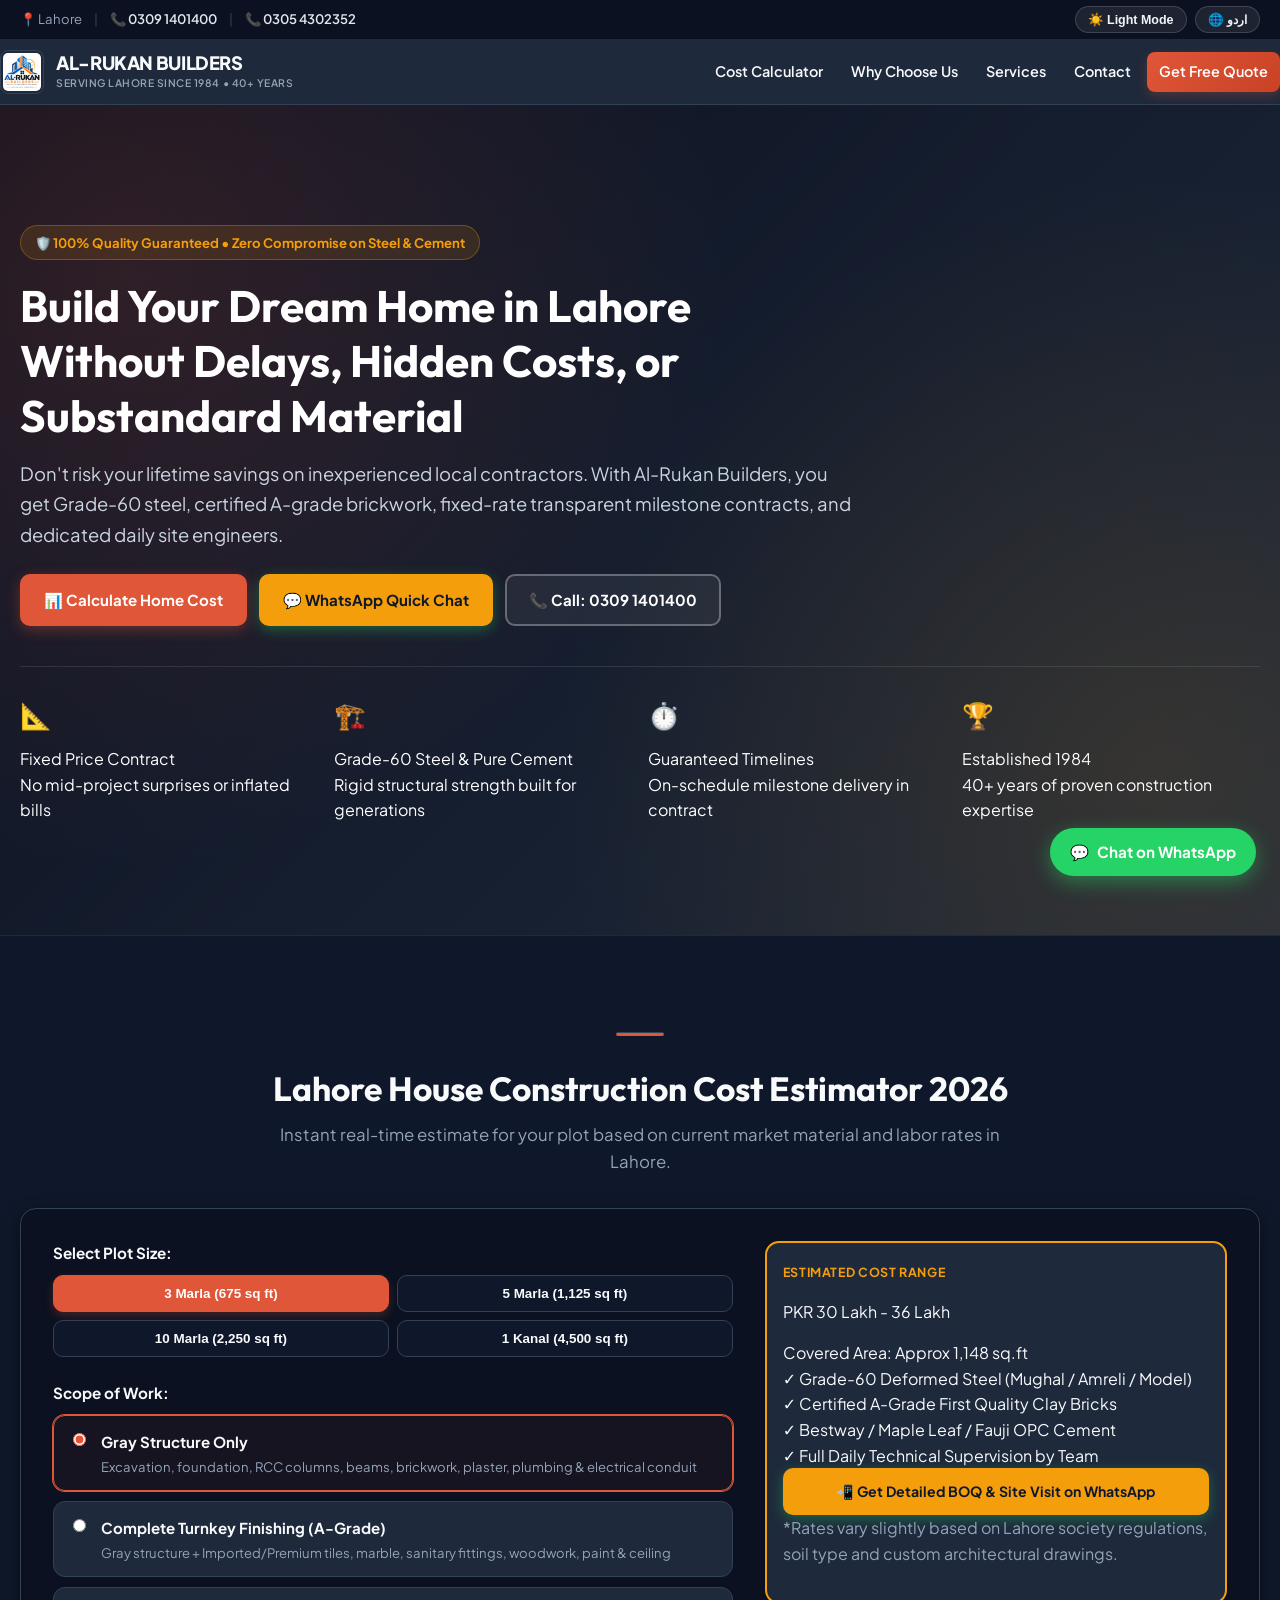
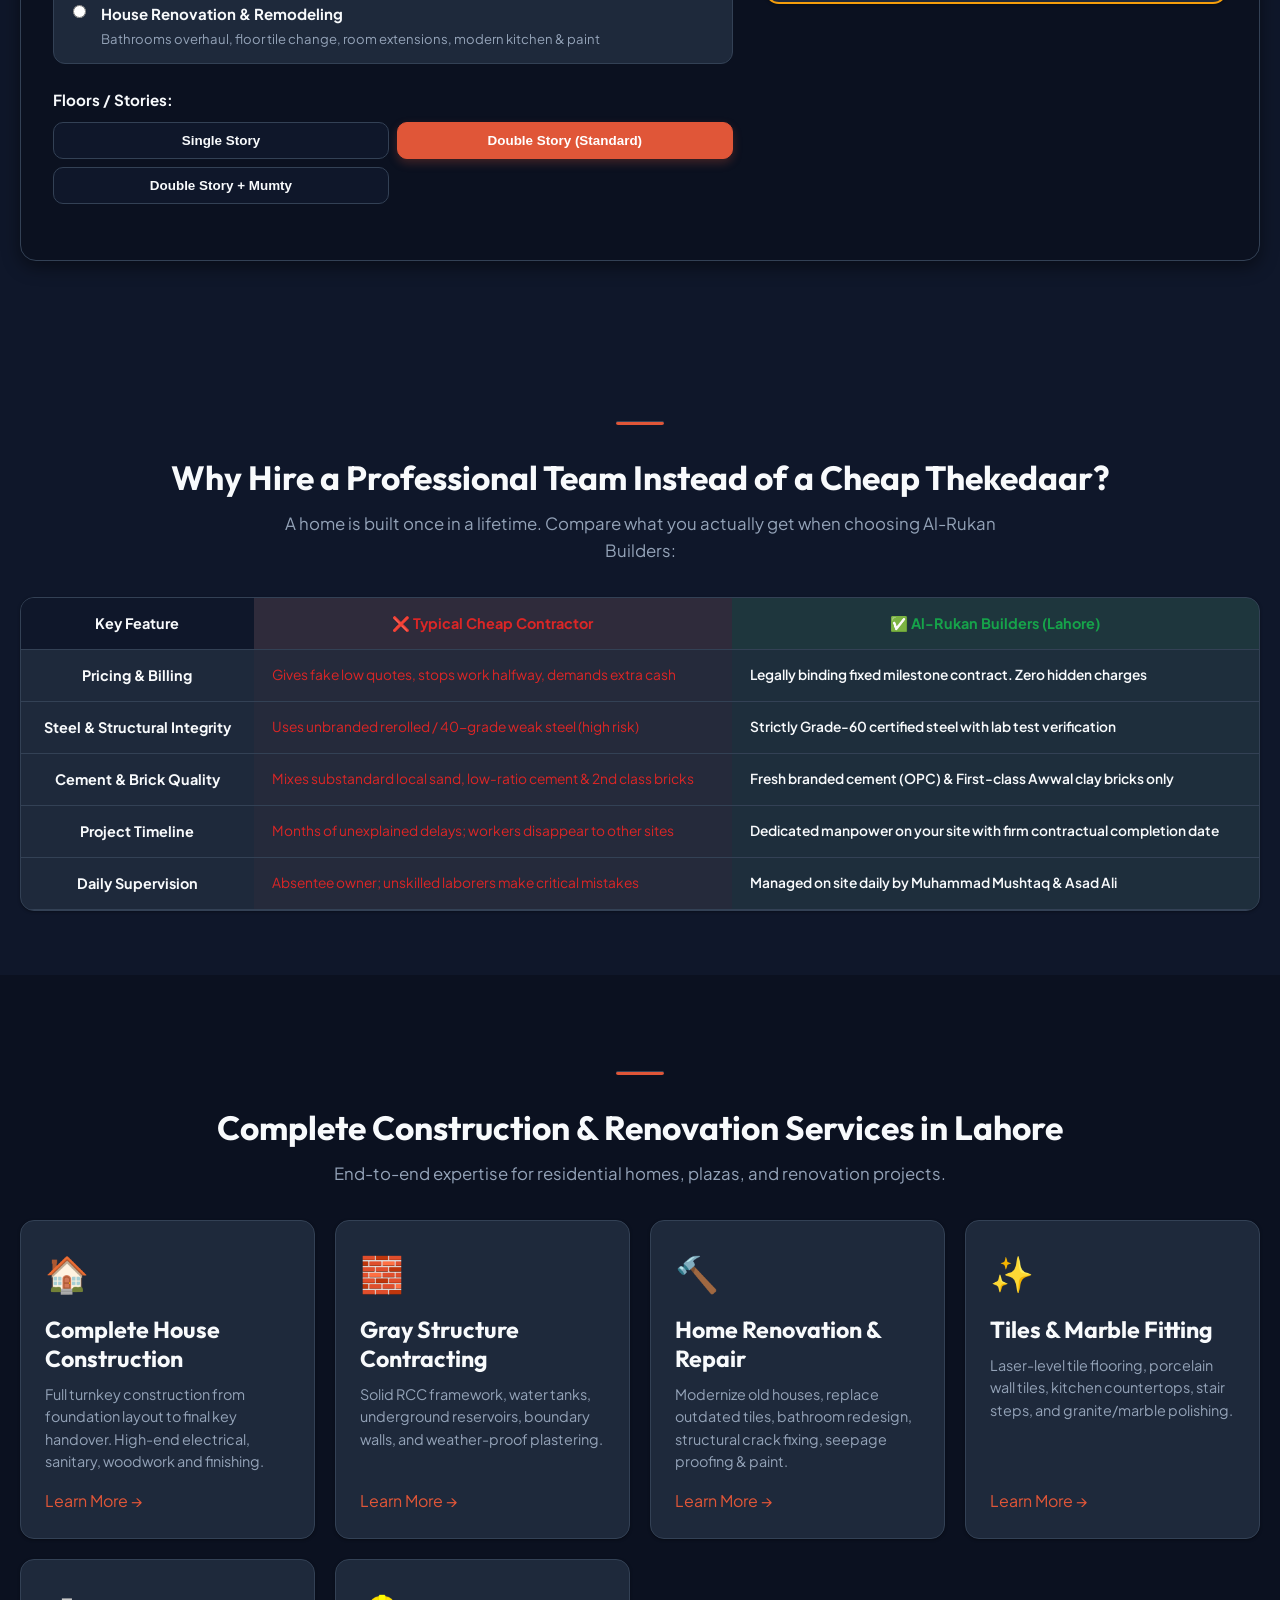
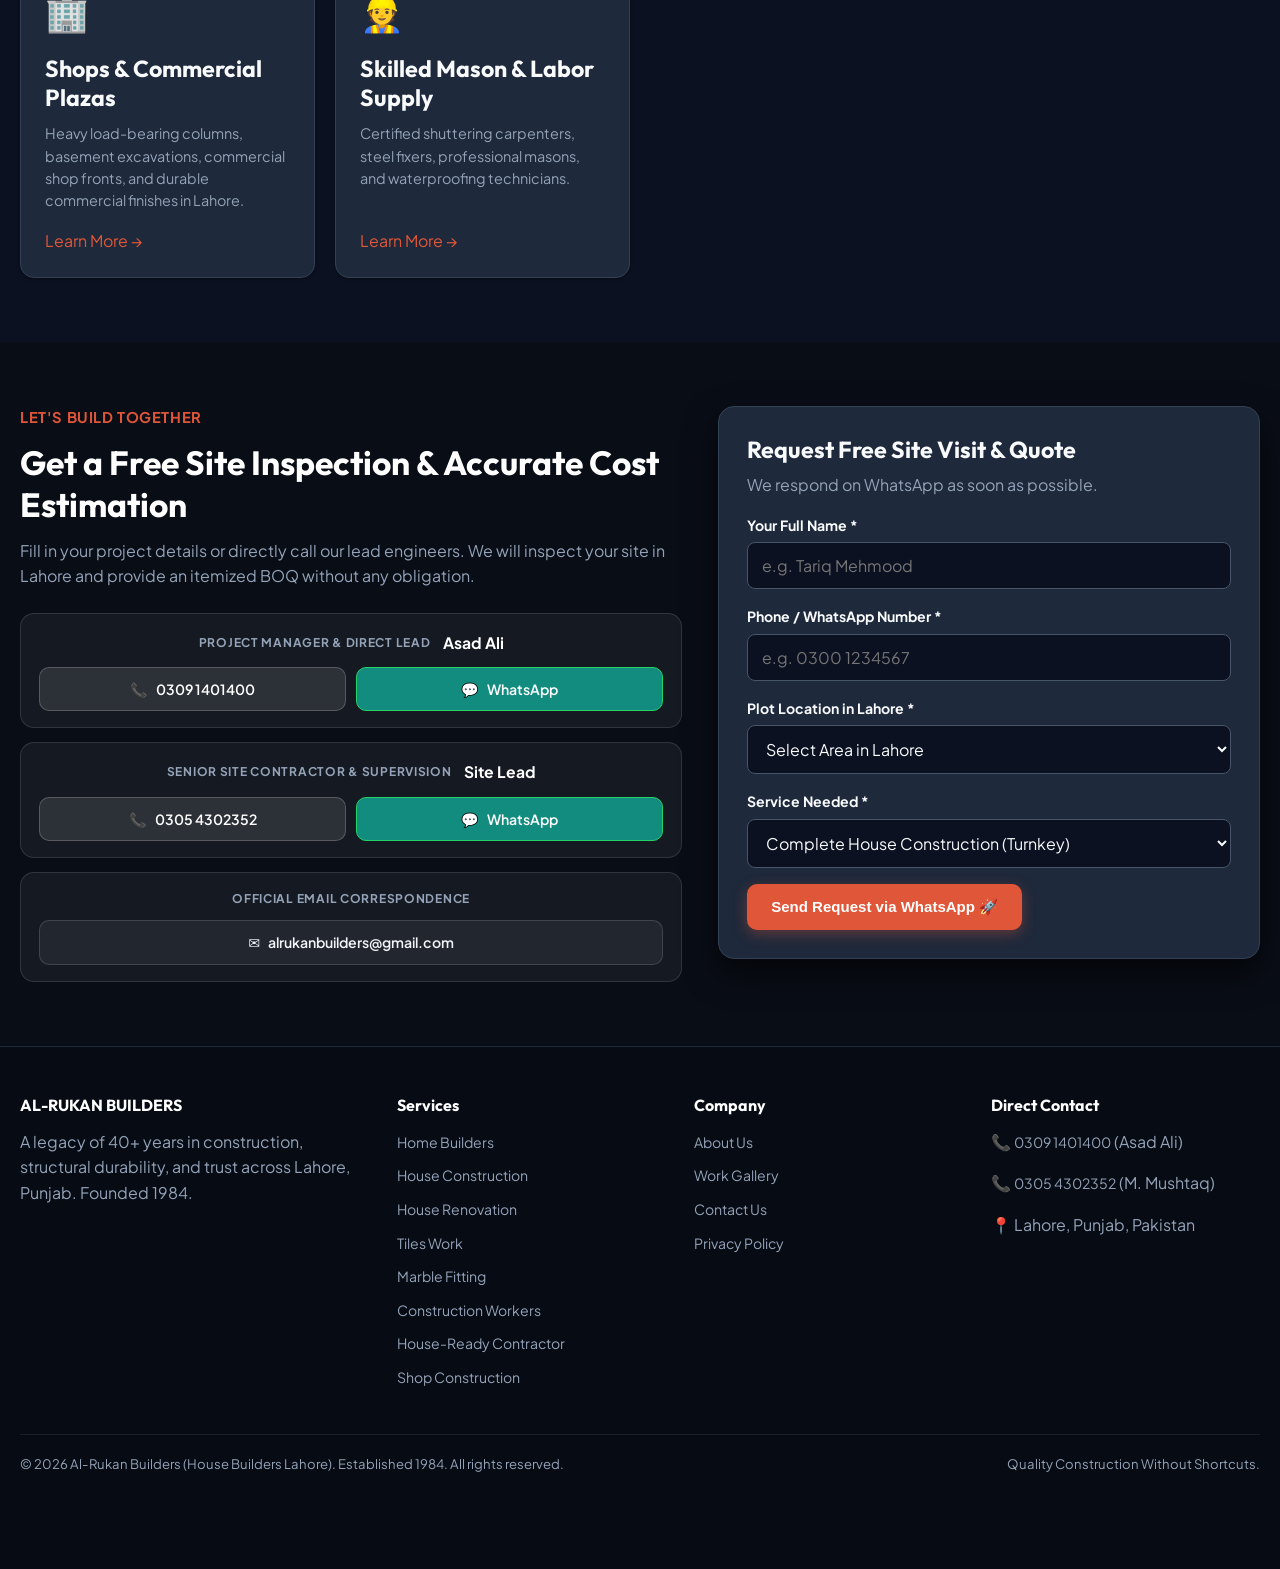
==== commit 34a0ac47: "Add cache buster v=20260917b to index.html" ====
--- a/index.html
+++ b/index.html
@@ -7,7 +7,7 @@
 <meta content="width=device-width, initial-scale=1.0" name="viewport"/>
 <title>Al-Rukan Builders Lahore | Professional House Construction &amp; Renovation Since 1984</title>
 <meta content="Build your dream home in Lahore with zero shortcuts. A-Grade materials, 60-grade steel, fixed pricing &amp; daily supervision. Cost calculator &amp; WhatsApp quotes." name="description"/>
-<link href="assets/style.css" rel="stylesheet"/>
+<link href="assets/style.css?v=20260917b" rel="stylesheet"/>
 <link href="https://fonts.googleapis.com" rel="preconnect"/>
 <link crossorigin="" href="https://fonts.gstatic.com" rel="preconnect"/>
 <link href="https://fonts.googleapis.com/css2?family=Noto+Nastaliq+Urdu:wght@500;700&amp;family=Outfit:wght@600;700;800&amp;family=Plus+Jakarta+Sans:wght@400;500;600;700;800&amp;display=swap" rel="stylesheet"/>
@@ -545,7 +545,7 @@
   window.open(`https://wa.me/923091401400?text=${text}`, '_blank');
 }
 
-// Mobile menu, Theme & Language toggles handled universally by assets/site.js
+// Mobile menu, Theme & Language toggles handled universally by assets/site.js?v=20260917b
 
 // Expose calculateCost to window for site.js language switcher
 window.calculateCost = calculateCost;
@@ -553,6 +553,6 @@
 // Initial cost run
 calculateCost();
 </script>
-<script src="assets/site.js"></script>
+<script src="assets/site.js?v=20260917b"></script>
 </body>
 </html>
--- a/assets/style.css
+++ b/assets/style.css
@@ -2056,3 +2056,19 @@
   position: relative;
   z-index: 12;
 }
+
+
+/* Completely suppress Google Translate toolbar and banner */
+.goog-te-banner-frame, .goog-te-banner-frame.skiptranslate, iframe[id=":1.container"], #goog-gt-tt, .goog-te-balloon-frame {
+  display: none !important;
+  visibility: hidden !important;
+  height: 0 !important;
+  width: 0 !important;
+}
+body {
+  top: 0px !important;
+  position: static !important;
+}
+.skiptranslate {
+  display: none !important;
+}
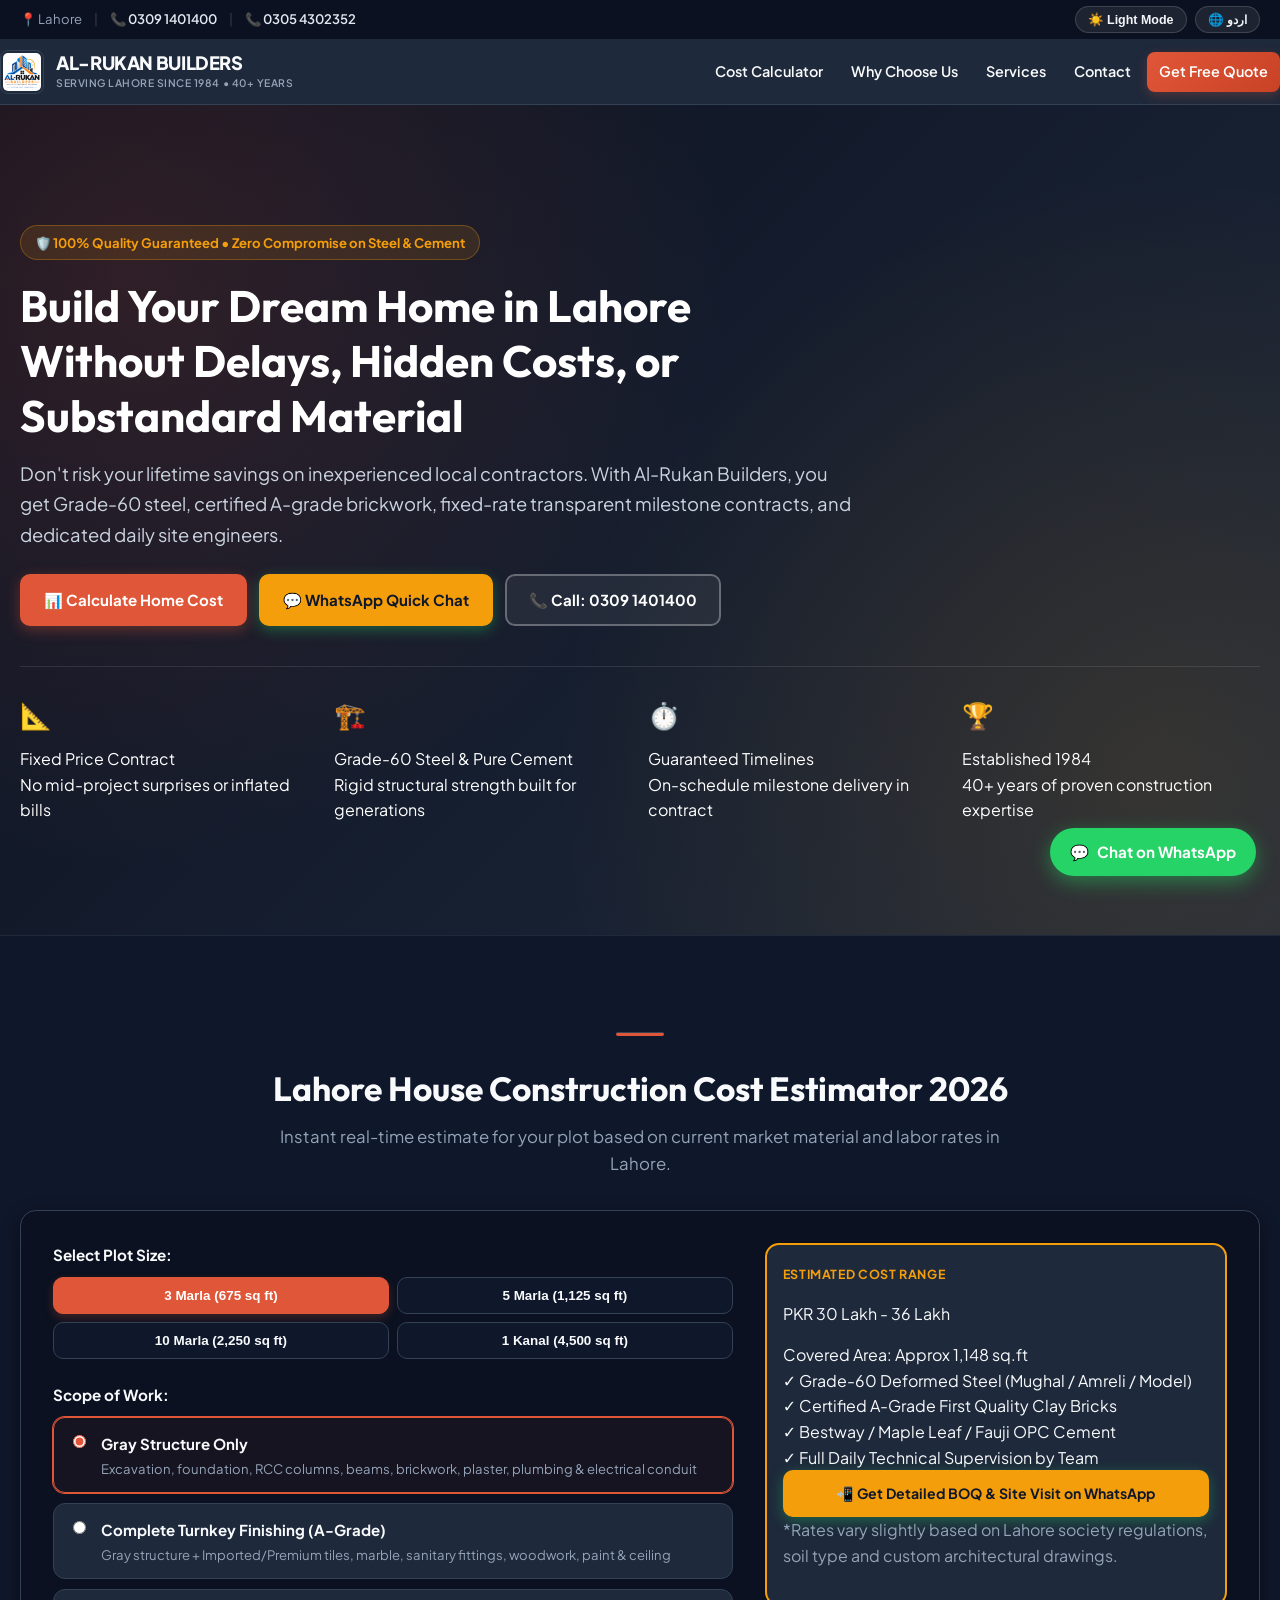
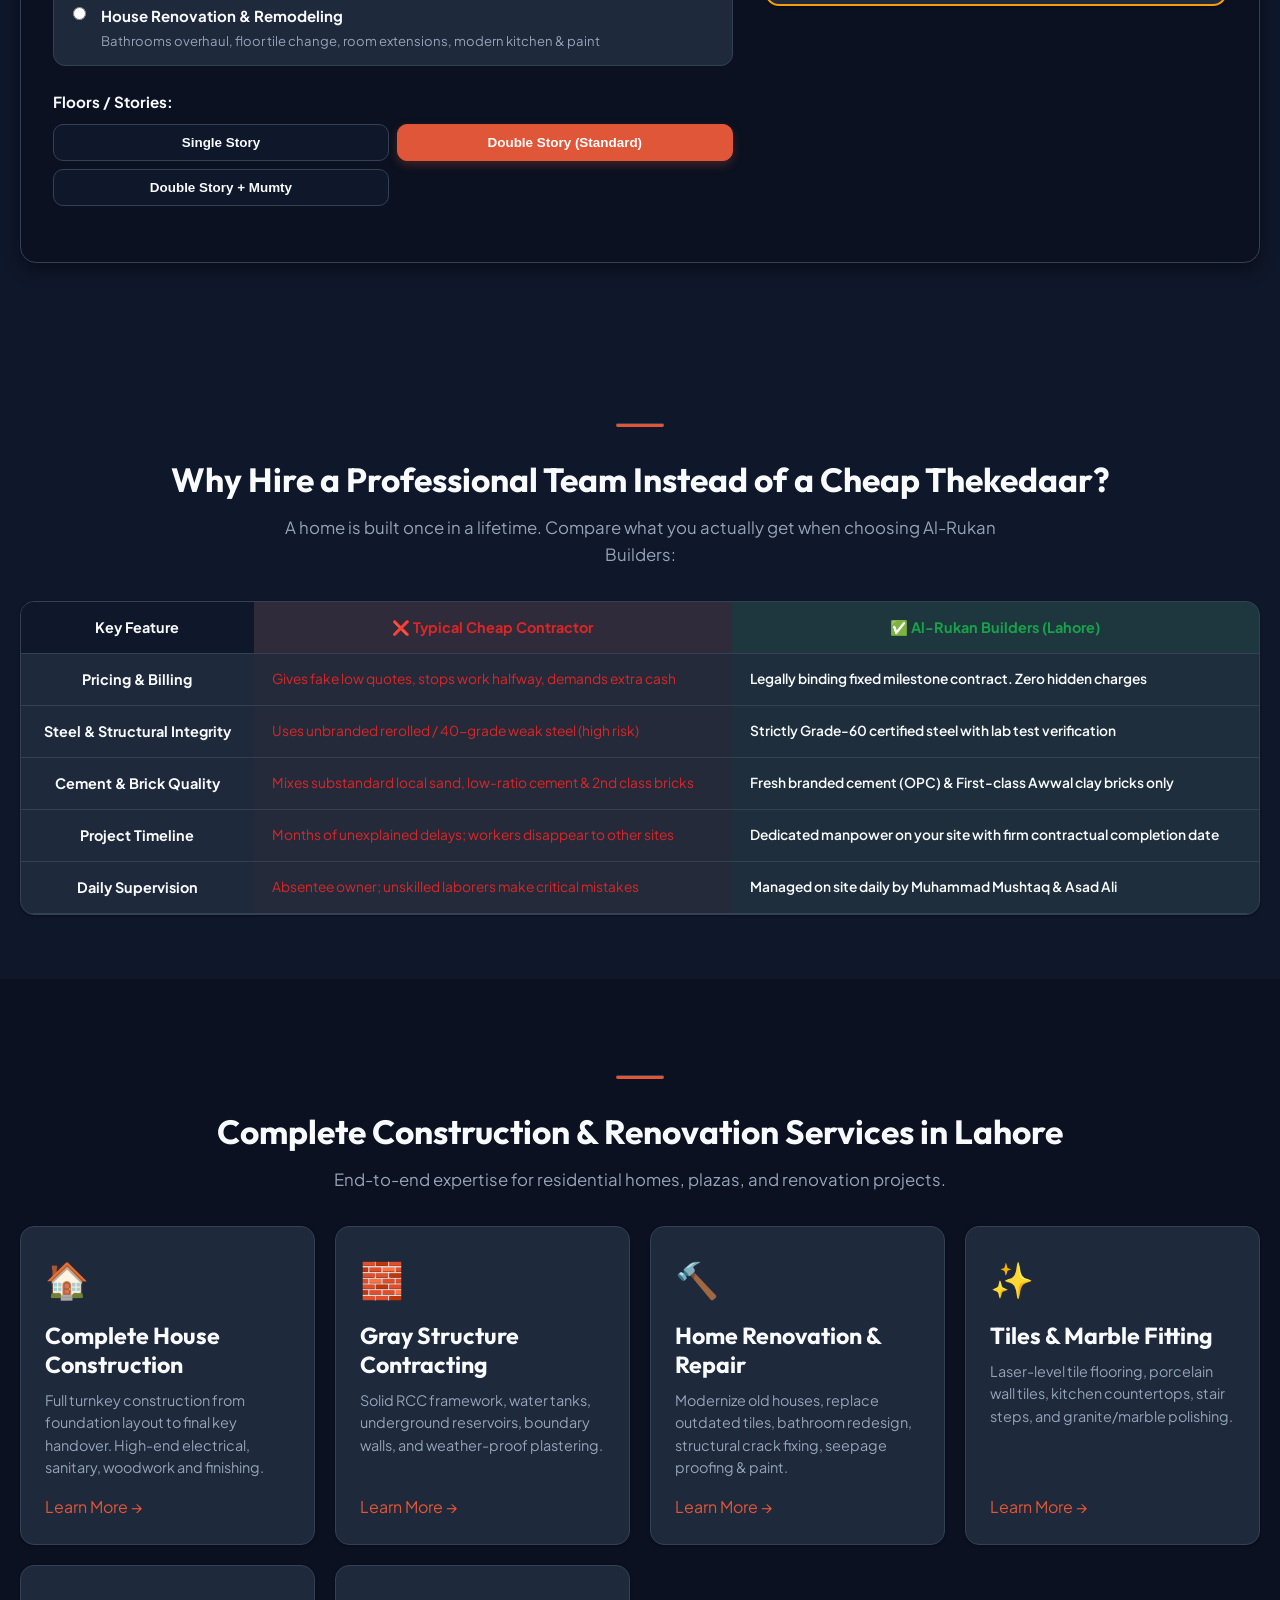
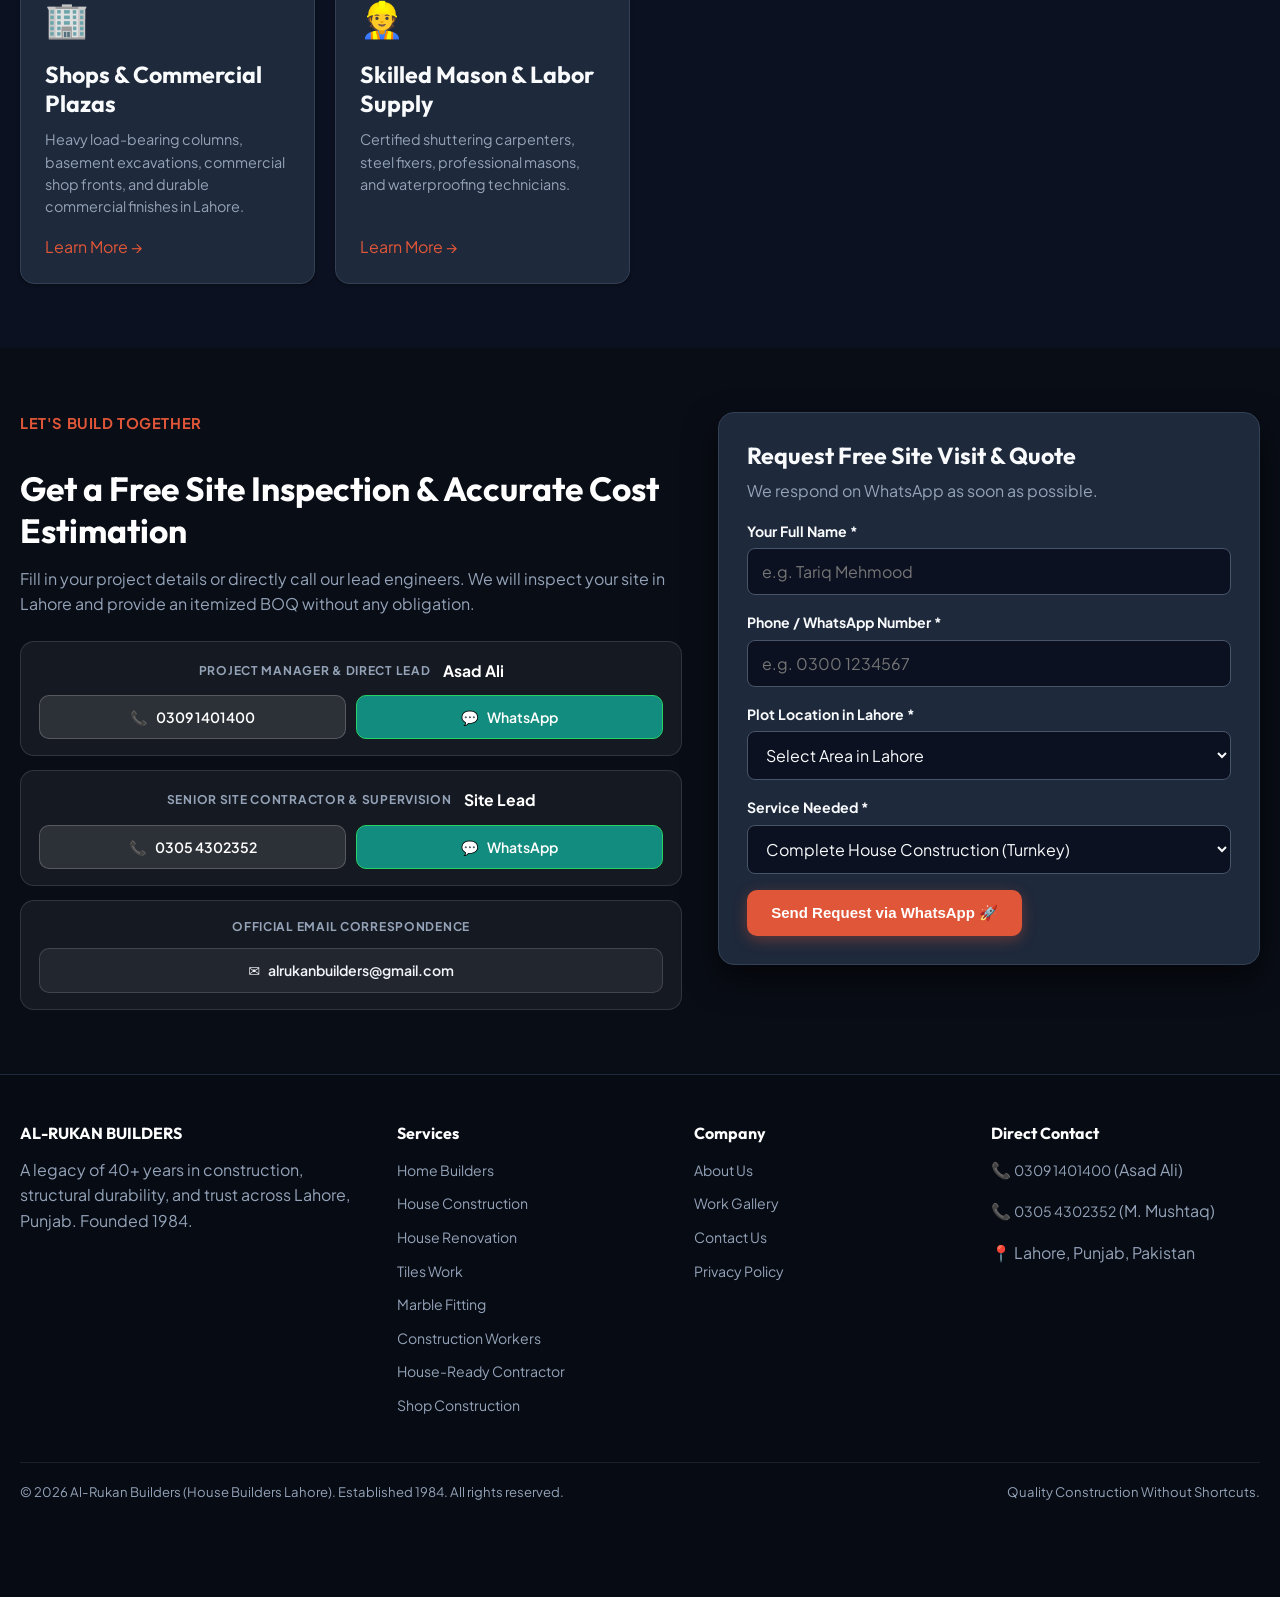
==== commit 7d97addb: "Add main landmark, select accessibility labels, and bump cache buster to v=20260917e" ====
--- a/index.html
+++ b/index.html
@@ -7,7 +7,7 @@
 <meta content="width=device-width, initial-scale=1.0" name="viewport"/>
 <title>Al-Rukan Builders Lahore | Professional House Construction &amp; Renovation Since 1984</title>
 <meta content="Build your dream home in Lahore with zero shortcuts. A-Grade materials, 60-grade steel, fixed pricing &amp; daily supervision. Cost calculator &amp; WhatsApp quotes." name="description"/>
-<link href="assets/style.css?v=20260917b" rel="stylesheet"/>
+<link href="assets/style.css?v=20260917e" rel="stylesheet"/>
 <link href="https://fonts.googleapis.com" rel="preconnect"/>
 <link crossorigin="" href="https://fonts.gstatic.com" rel="preconnect"/>
 <link href="https://fonts.googleapis.com/css2?family=Noto+Nastaliq+Urdu:wght@500;700&amp;family=Outfit:wght@600;700;800&amp;family=Plus+Jakarta+Sans:wght@400;500;600;700;800&amp;display=swap" rel="stylesheet"/>
@@ -48,7 +48,7 @@
 </div>
 <div class="top-controls">
 <button aria-label="Toggle Dark/Light Mode" class="toggle-btn" id="theme-toggle" type="button"><span class="icon">🌙</span> <span class="lbl">Dark Mode</span></button>
-<button aria-label="Toggle Language" class="toggle-btn lang-btn" id="lang-toggle" type="button"><span class="icon">🌐</span> <span class="lbl" id="lang-lbl">اردو</span></button>
+<button  class="toggle-btn lang-btn" id="lang-toggle" type="button"><span class="icon">🌐</span> <span class="lbl" id="lang-lbl">اردو</span></button>
 </div>
 </div>
 </div>
@@ -73,6 +73,7 @@
 <button aria-label="Menu" class="menu-toggle" id="menu-toggle">☰</button>
 </div>
 </header>
+<main id="main-content">
 <!-- Hero Section: Customer Value & Why Hire Us -->
 <section class="hero">
 <div class="container hero-inner">
@@ -389,6 +390,7 @@
 </div>
 </section>
 <!-- Footer -->
+</main>
 <footer class="site-footer">
 <div class="container">
 <div class="footer-grid">
@@ -545,7 +547,7 @@
   window.open(`https://wa.me/923091401400?text=${text}`, '_blank');
 }
 
-// Mobile menu, Theme & Language toggles handled universally by assets/site.js?v=20260917b
+// Mobile menu, Theme & Language toggles handled universally by assets/site.js?v=20260917e
 
 // Expose calculateCost to window for site.js language switcher
 window.calculateCost = calculateCost;
@@ -553,6 +555,6 @@
 // Initial cost run
 calculateCost();
 </script>
-<script src="assets/site.js?v=20260917b"></script>
+<script src="assets/site.js?v=20260917e"></script>
 </body>
 </html>
--- a/assets/style.css
+++ b/assets/style.css
@@ -116,7 +116,25 @@
 }
 
 h1 { font-size: clamp(1.75rem, 5vw, 2.75rem); }
-h2 { font-size: clamp(1.4rem, 3.8vw, 2.1rem); }
+h2 {
+  font-size: clamp(1.4rem, 3.8vw, 2.1rem);
+  margin-top: 32px;
+  margin-bottom: 14px;
+}
+.notice {
+  background: var(--bg-alt);
+  border-left: 4px solid var(--accent);
+  padding: 14px 18px;
+  border-radius: 8px;
+  margin: 20px 0;
+  color: var(--text-muted);
+  font-size: 0.95rem;
+  line-height: 1.6;
+}
+[dir="rtl"] .notice {
+  border-left: none;
+  border-right: 4px solid var(--accent);
+}
 h3 { font-size: clamp(1.15rem, 2.5vw, 1.45rem); }
 h4 { font-size: 1.05rem; }
 
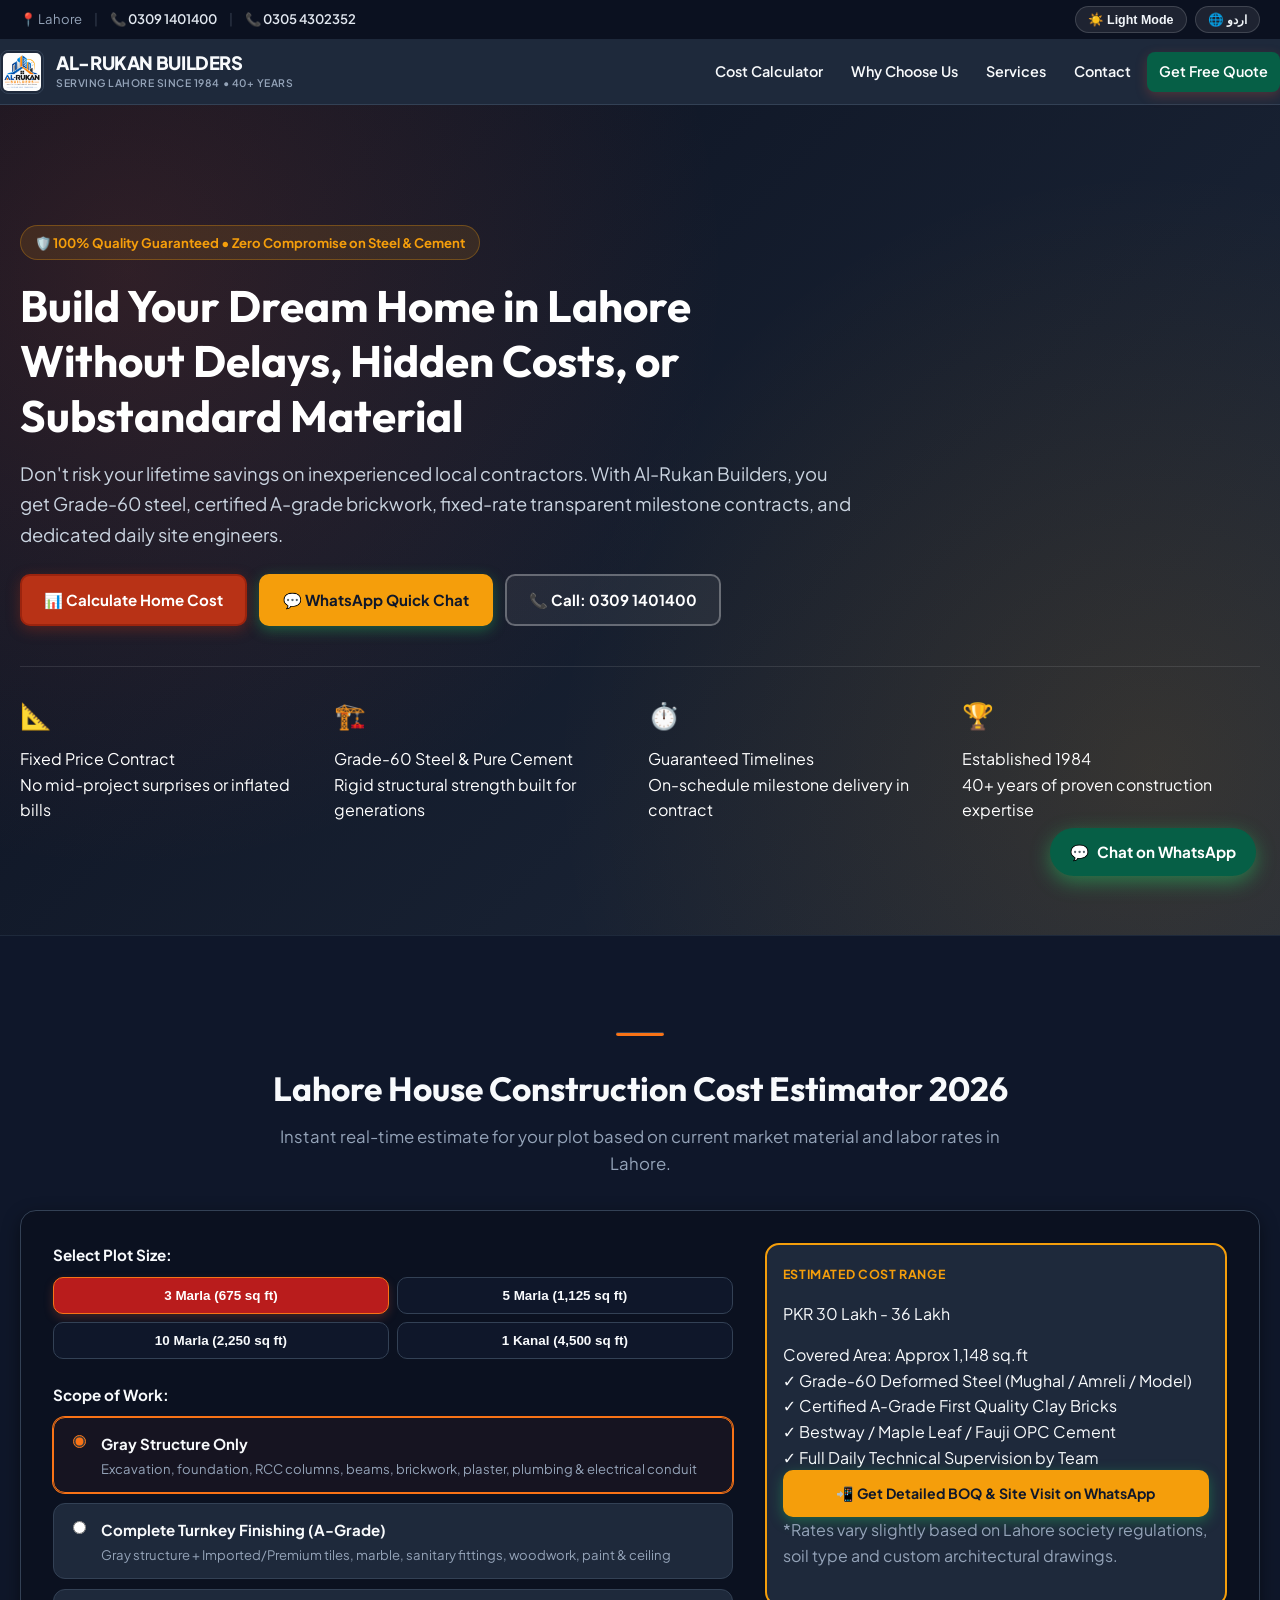
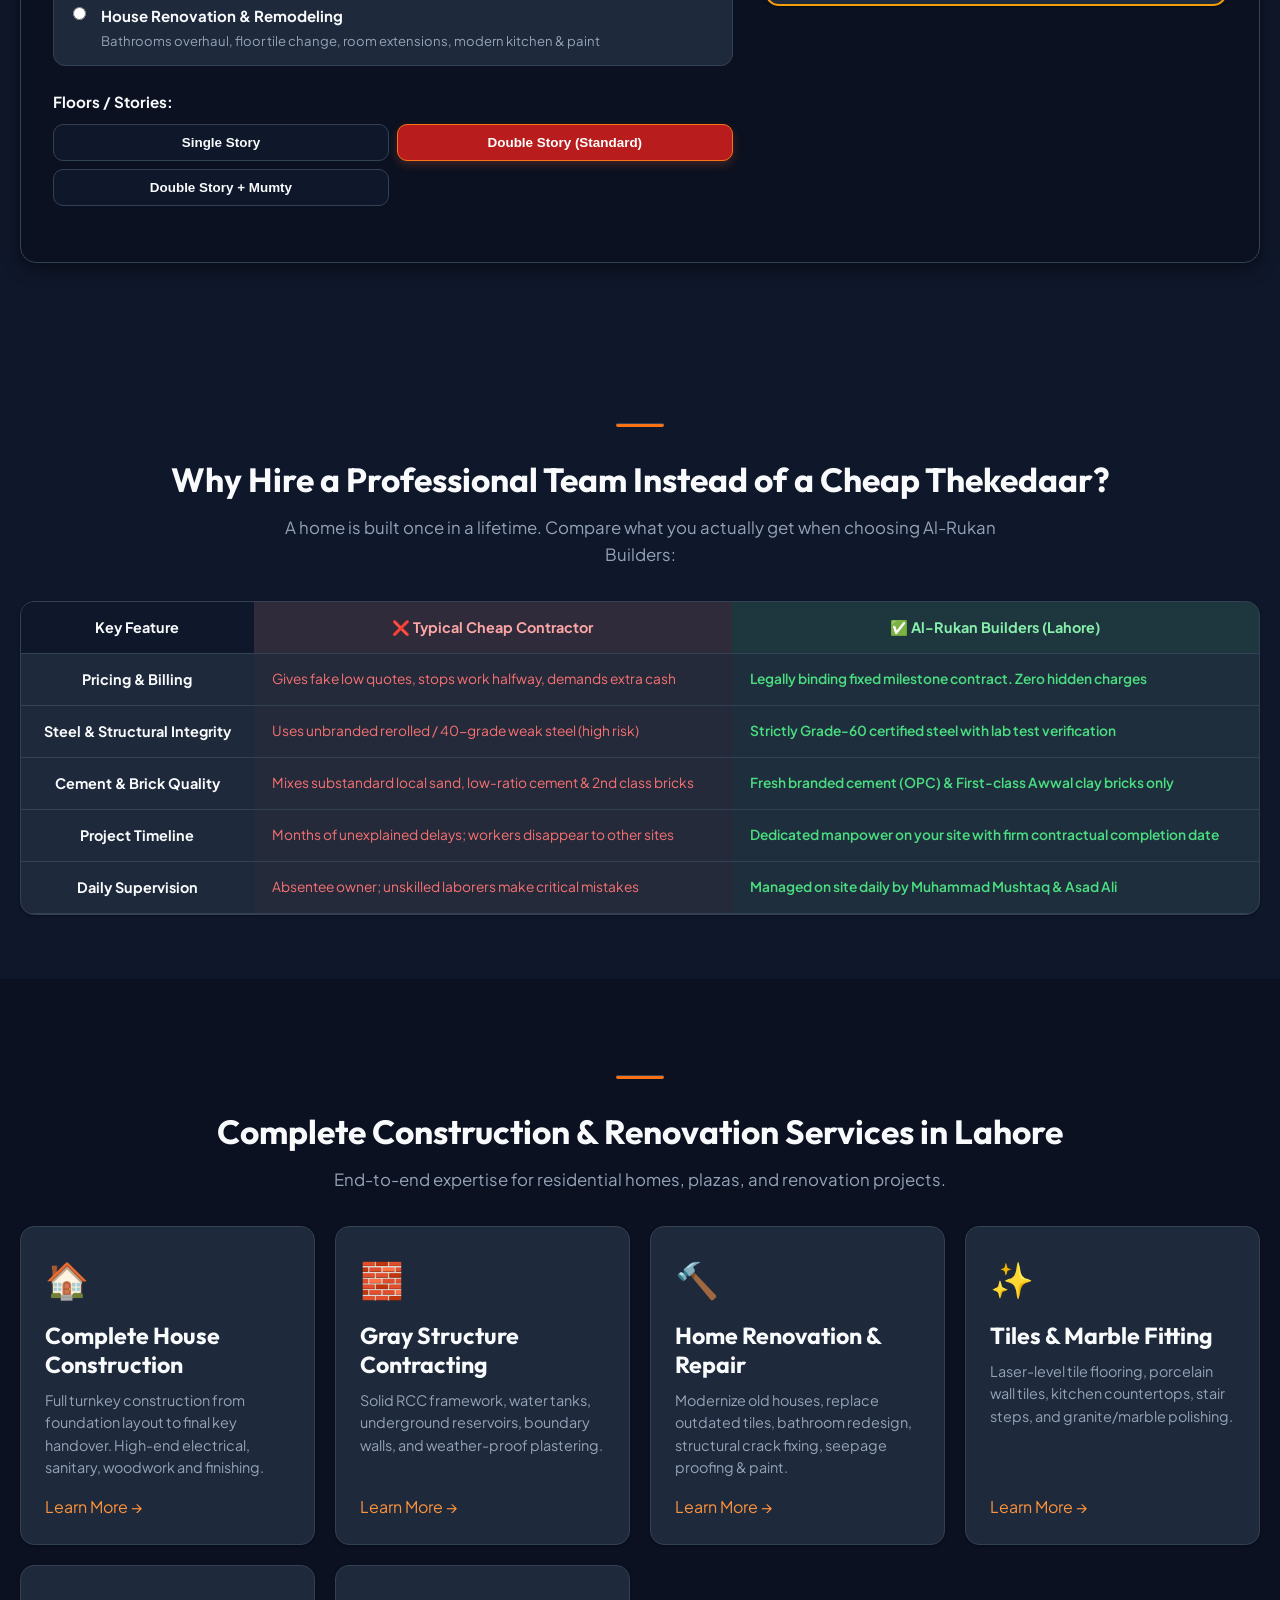
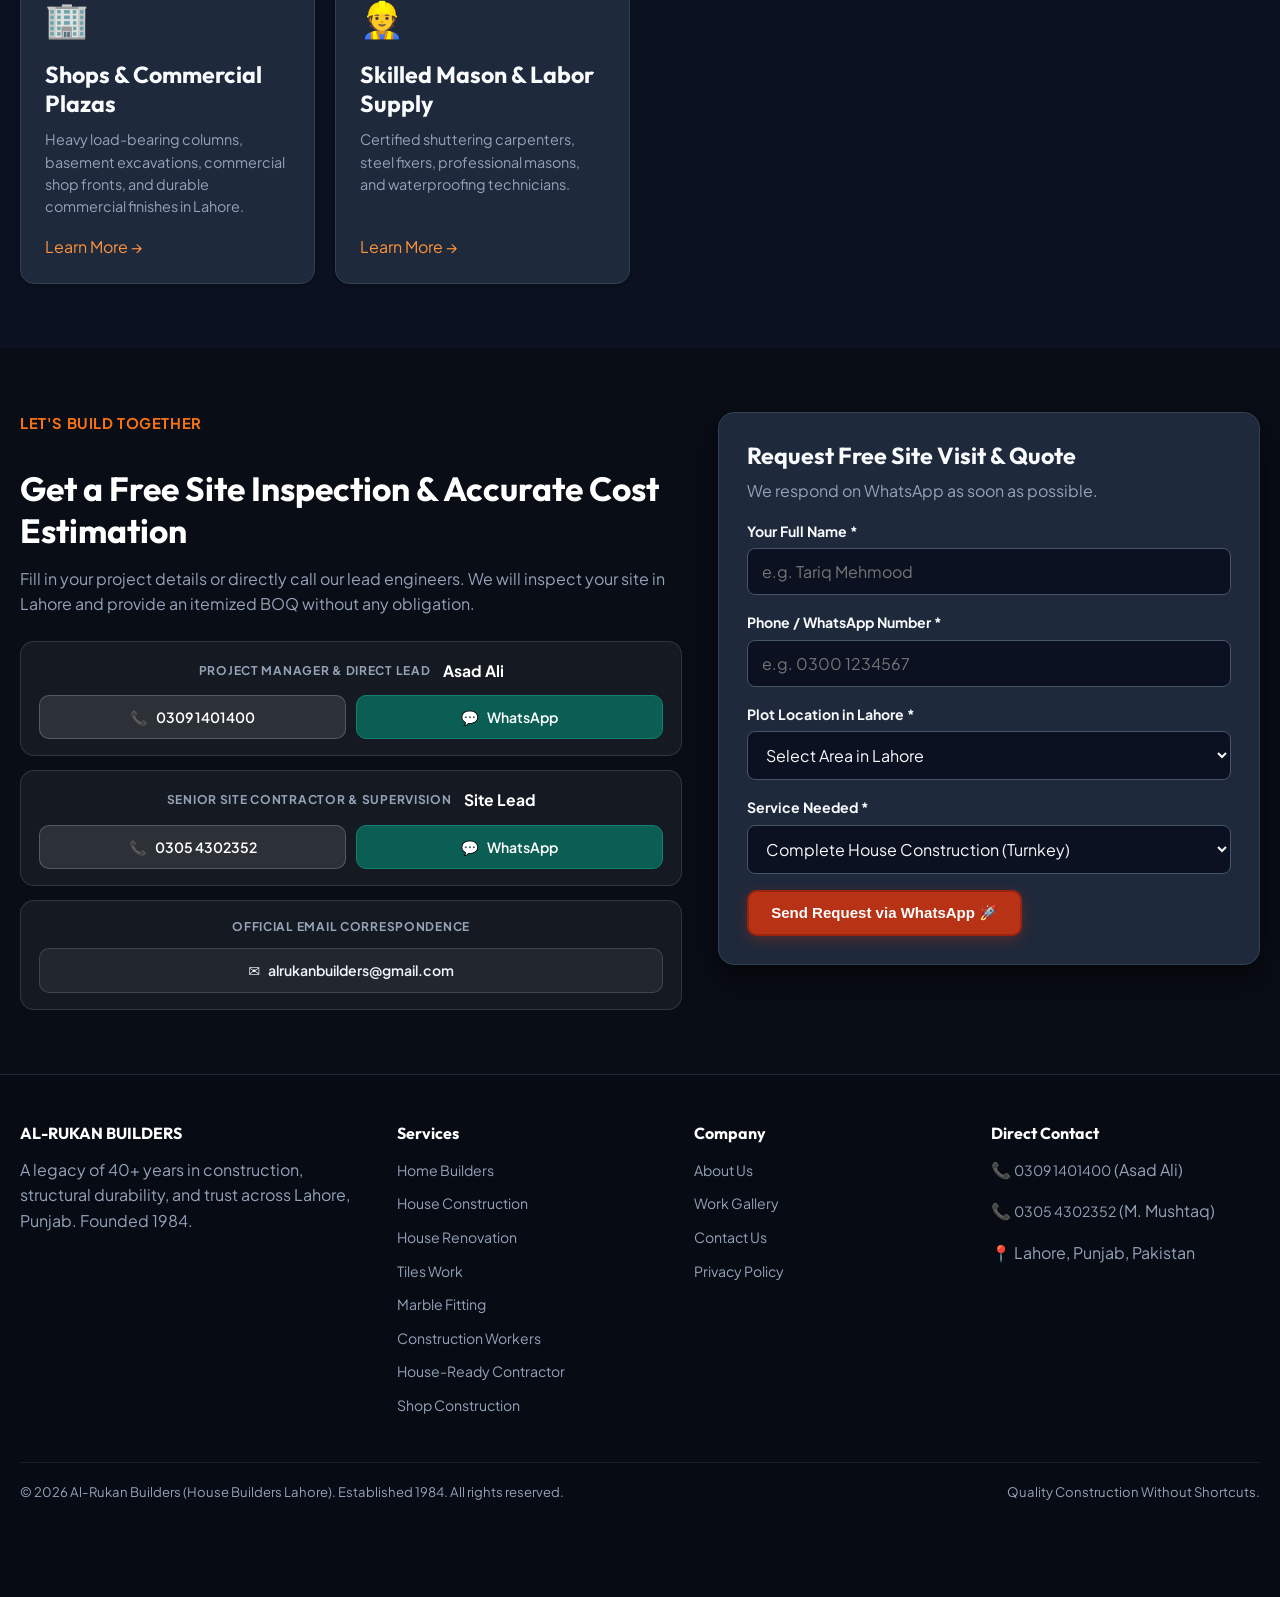
==== commit eaec8c9a: "Link form labels to select inputs and optimize Google Fonts loading" ====
--- a/index.html
+++ b/index.html
@@ -7,10 +7,12 @@
 <meta content="width=device-width, initial-scale=1.0" name="viewport"/>
 <title>Al-Rukan Builders Lahore | Professional House Construction &amp; Renovation Since 1984</title>
 <meta content="Build your dream home in Lahore with zero shortcuts. A-Grade materials, 60-grade steel, fixed pricing &amp; daily supervision. Cost calculator &amp; WhatsApp quotes." name="description"/>
-<link href="assets/style.css?v=20260917e" rel="stylesheet"/>
+<link href="assets/style.css?v=20260917f" rel="stylesheet"/>
 <link href="https://fonts.googleapis.com" rel="preconnect"/>
 <link crossorigin="" href="https://fonts.gstatic.com" rel="preconnect"/>
-<link href="https://fonts.googleapis.com/css2?family=Noto+Nastaliq+Urdu:wght@500;700&amp;family=Outfit:wght@600;700;800&amp;family=Plus+Jakarta+Sans:wght@400;500;600;700;800&amp;display=swap" rel="stylesheet"/>
+<link rel="preload" as="style" href="https://fonts.googleapis.com/css2?family=Noto+Nastaliq+Urdu:wght@500;700&amp;family=Outfit:wght@600;700;800&amp;family=Plus+Jakarta+Sans:wght@400;500;600;700;800&amp;display=swap"/>
+<link href="https://fonts.googleapis.com/css2?family=Noto+Nastaliq+Urdu:wght@500;700&amp;family=Outfit:wght@600;700;800&amp;family=Plus+Jakarta+Sans:wght@400;500;600;700;800&amp;display=swap" rel="stylesheet" media="print" onload="this.media='all'"/>
+<noscript><link rel="stylesheet" href="https://fonts.googleapis.com/css2?family=Noto+Nastaliq+Urdu:wght@500;700&amp;family=Outfit:wght@600;700;800&amp;family=Plus+Jakarta+Sans:wght@400;500;600;700;800&amp;display=swap"/></noscript>
 <link href="https://lahore-construction.work.gd/" rel="canonical"/><meta content="website" property="og:type"/><meta content="Al-Rukan Builders Lahore" property="og:site_name"/><meta content="https://lahore-construction.work.gd/" property="og:url"/><meta content="Al-Rukan Builders Lahore | House Construction &amp; Renovation Since 1984" property="og:title"/><meta content="Build your dream home in Lahore with zero shortcuts. A-Grade materials, 60-grade steel, fixed pricing &amp; daily supervision." property="og:description"/><meta content="https://lahore-construction.work.gd/assets/images/completed-house-front.webp" property="og:image"/><meta content="summary_large_image" name="twitter:card"/><meta content="Al-Rukan Builders Lahore | House Construction &amp; Renovation Since 1984" name="twitter:title"/><meta content="Build your dream home in Lahore with zero shortcuts. A-Grade materials, 60-grade steel, fixed pricing &amp; daily supervision." name="twitter:description"/><meta content="https://lahore-construction.work.gd/assets/images/completed-house-front.webp" name="twitter:image"/><script type="application/ld+json">{
   "@context": "https://schema.org",
   "@type": "GeneralContractor",
@@ -55,7 +57,7 @@
 <header class="site-header">
 <div class="container nav-row">
 <div class="brand">
-<img alt="Al-Rukan Builders Logo" class="brand-logo" height="44" src="assets/images/logo.png" width="44"/>
+<img alt="Al-Rukan Builders Logo" class="brand-logo" height="44" src="assets/images/logo.png" width="44" fetchpriority="high"/>
 <div class="brand-text">
 <span class="big">AL-RUKAN BUILDERS</span>
 <span class="small" data-en="SERVING LAHORE SINCE 1984 • 40+ YEARS" data-ur="لاہور میں 1984 سے بااعتماد نام • 40+ سالہ تجربہ">SERVING LAHORE SINCE 1984 • 40+ YEARS</span>
@@ -349,16 +351,16 @@
 <p class="form-sub" data-en="We respond on WhatsApp as soon as possible." data-ur="ہم جلد از جلد واٹس ایپ پر رابطہ کریں گے۔">We respond on WhatsApp as soon as possible.</p>
 <form id="lead-form" onsubmit="handleLeadSubmit(event)">
 <div class="form-group">
-<label data-en="Your Full Name *" data-ur="آپ کا نام *">Your Full Name *</label>
-<input id="lead-name" placeholder="e.g. Tariq Mehmood" required="" type="text"/>
+<label for="lead-name" data-en="Your Full Name *" data-ur="آپ کا نام *">Your Full Name *</label>
+<input id="lead-name" name="lead-name" placeholder="e.g. Tariq Mehmood" required="" type="text"/>
 </div>
 <div class="form-group">
-<label data-en="Phone / WhatsApp Number *" data-ur="فون یا واٹس ایپ نمبر *">Phone / WhatsApp Number *</label>
-<input id="lead-phone" placeholder="e.g. 0300 1234567" required="" type="tel"/>
+<label for="lead-phone" data-en="Phone / WhatsApp Number *" data-ur="فون یا واٹس ایپ نمبر *">Phone / WhatsApp Number *</label>
+<input id="lead-phone" name="lead-phone" placeholder="e.g. 0300 1234567" required="" type="tel"/>
 </div>
 <div class="form-group">
-<label data-en="Plot Location in Lahore *" data-ur="لاہور میں پلاٹ کی لوکیشن *">Plot Location in Lahore *</label>
-<select id="lead-location" required="">
+<label for="lead-location" data-en="Plot Location in Lahore *" data-ur="لاہور میں پلاٹ کی لوکیشن *">Plot Location in Lahore *</label>
+<select id="lead-location" name="lead-location" aria-label="Plot Location in Lahore" required="">
 <option data-en="Select Area in Lahore" data-ur="لاہور کا علاقہ منتخب کریں" disabled="" selected="" value="">Select Area in Lahore</option>
 <option value="DHA Lahore">DHA Lahore (Phase 1-9)</option>
 <option value="Bahria Town / Bahria Orchard">Bahria Town / Bahria Orchard</option>
@@ -372,8 +374,8 @@
 </select>
 </div>
 <div class="form-group">
-<label data-en="Service Needed *" data-ur="مطلوبہ سروس *">Service Needed *</label>
-<select id="lead-service" required="">
+<label for="lead-service" data-en="Service Needed *" data-ur="مطلوبہ سروس *">Service Needed *</label>
+<select id="lead-service" name="lead-service" aria-label="Service Needed" required="">
 <option value="Complete House Construction (Turnkey)">Complete House Construction (Turnkey)</option>
 <option value="Gray Structure Construction">Gray Structure Construction</option>
 <option value="House Renovation / Remodeling">House Renovation / Remodeling</option>
@@ -547,7 +549,7 @@
   window.open(`https://wa.me/923091401400?text=${text}`, '_blank');
 }
 
-// Mobile menu, Theme & Language toggles handled universally by assets/site.js?v=20260917e
+// Mobile menu, Theme & Language toggles handled universally by assets/site.js?v=20260917f
 
 // Expose calculateCost to window for site.js language switcher
 window.calculateCost = calculateCost;
@@ -555,6 +557,6 @@
 // Initial cost run
 calculateCost();
 </script>
-<script src="assets/site.js?v=20260917e"></script>
+<script src="assets/site.js?v=20260917f"></script>
 </body>
 </html>
--- a/assets/style.css
+++ b/assets/style.css
@@ -497,8 +497,10 @@
 }
 
 .btn-solid {
-  background: linear-gradient(135deg, var(--accent) 0%, var(--accent-hover) 100%);
-  box-shadow: 0 4px 14px rgba(224, 86, 56, 0.35);
+  background: #B83216;
+  background: linear-gradient(135deg, #B83216 0%, #9C240E 100%);
+  color: #FFFFFF !important;
+  box-shadow: 0 4px 14px rgba(184, 50, 22, 0.35);
 }
 
 .btn-solid:hover {
@@ -1522,8 +1524,8 @@
 
 /* Additional Button Styles */
 .btn-solid {
-  background: var(--accent);
-  border-color: var(--accent);
+  background: #B83216 !important;
+  border-color: #9C240E !important;
   color: #ffffff !important;
 }
 
@@ -1845,9 +1847,9 @@
 }
 
 .c-wa-btn {
-  background: #128C7E;
+  background: #0B5E54;
   color: #FFFFFF !important;
-  border: 1px solid #25D366;
+  border: 1px solid #148072;
 }
 
 .c-wa-btn:hover {
@@ -2090,3 +2092,80 @@
 .skiptranslate {
   display: none !important;
 }
+
+/* Accessibility & High Contrast overrides */
+.sr-only {
+  position: absolute;
+  width: 1px;
+  height: 1px;
+  padding: 0;
+  margin: -1px;
+  overflow: hidden;
+  clip: rect(0, 0, 0, 0);
+  white-space: nowrap;
+  border-width: 0;
+}
+
+:root {
+  --accent: #C4381C;
+  --accent-hover: #A82E15;
+  --wa-green: #15803D;
+  --wa-dark: #166534;
+}
+
+[data-theme="dark"] {
+  --accent: #F97316;
+  --accent-hover: #EA580C;
+}
+
+[data-theme="dark"] .bad {
+  color: #F87171 !important;
+}
+
+[data-theme="dark"] .good {
+  color: #4ADE80 !important;
+}
+
+[data-theme="dark"] th.bad-col {
+  color: #FCA5A5 !important;
+}
+
+[data-theme="dark"] th.good-col {
+  color: #86EFAC !important;
+}
+
+[data-theme="dark"] .card-link {
+  color: #FB923C !important;
+}
+
+.pill-btn.active {
+  background: #B91C1C !important;
+  color: #FFFFFF !important;
+}
+
+.btn-wa, .nav-cta, .mobile-action-wa, .wa-float {
+  background: #15803D !important;
+  color: #FFFFFF !important;
+}
+
+/* High contrast button text and WhatsApp overrides */
+.btn-wa, .nav-cta, .mobile-action-wa, .wa-float {
+  background-color: #065F46 !important;
+  color: #FFFFFF !important;
+}
+.btn-lead, .btn-primary {
+  background-color: #991B1B !important;
+  color: #FFFFFF !important;
+}
+[data-theme="dark"] .btn-lead, [data-theme="dark"] .btn-primary {
+  background-color: #DC2626 !important;
+  color: #FFFFFF !important;
+}
+
+/* High-contrast overrides for Lighthouse 100/100 */
+.btn-solid, .btn-solid span {
+  color: #FFFFFF !important;
+}
+.c-wa-btn, .c-wa-btn span {
+  color: #FFFFFF !important;
+}
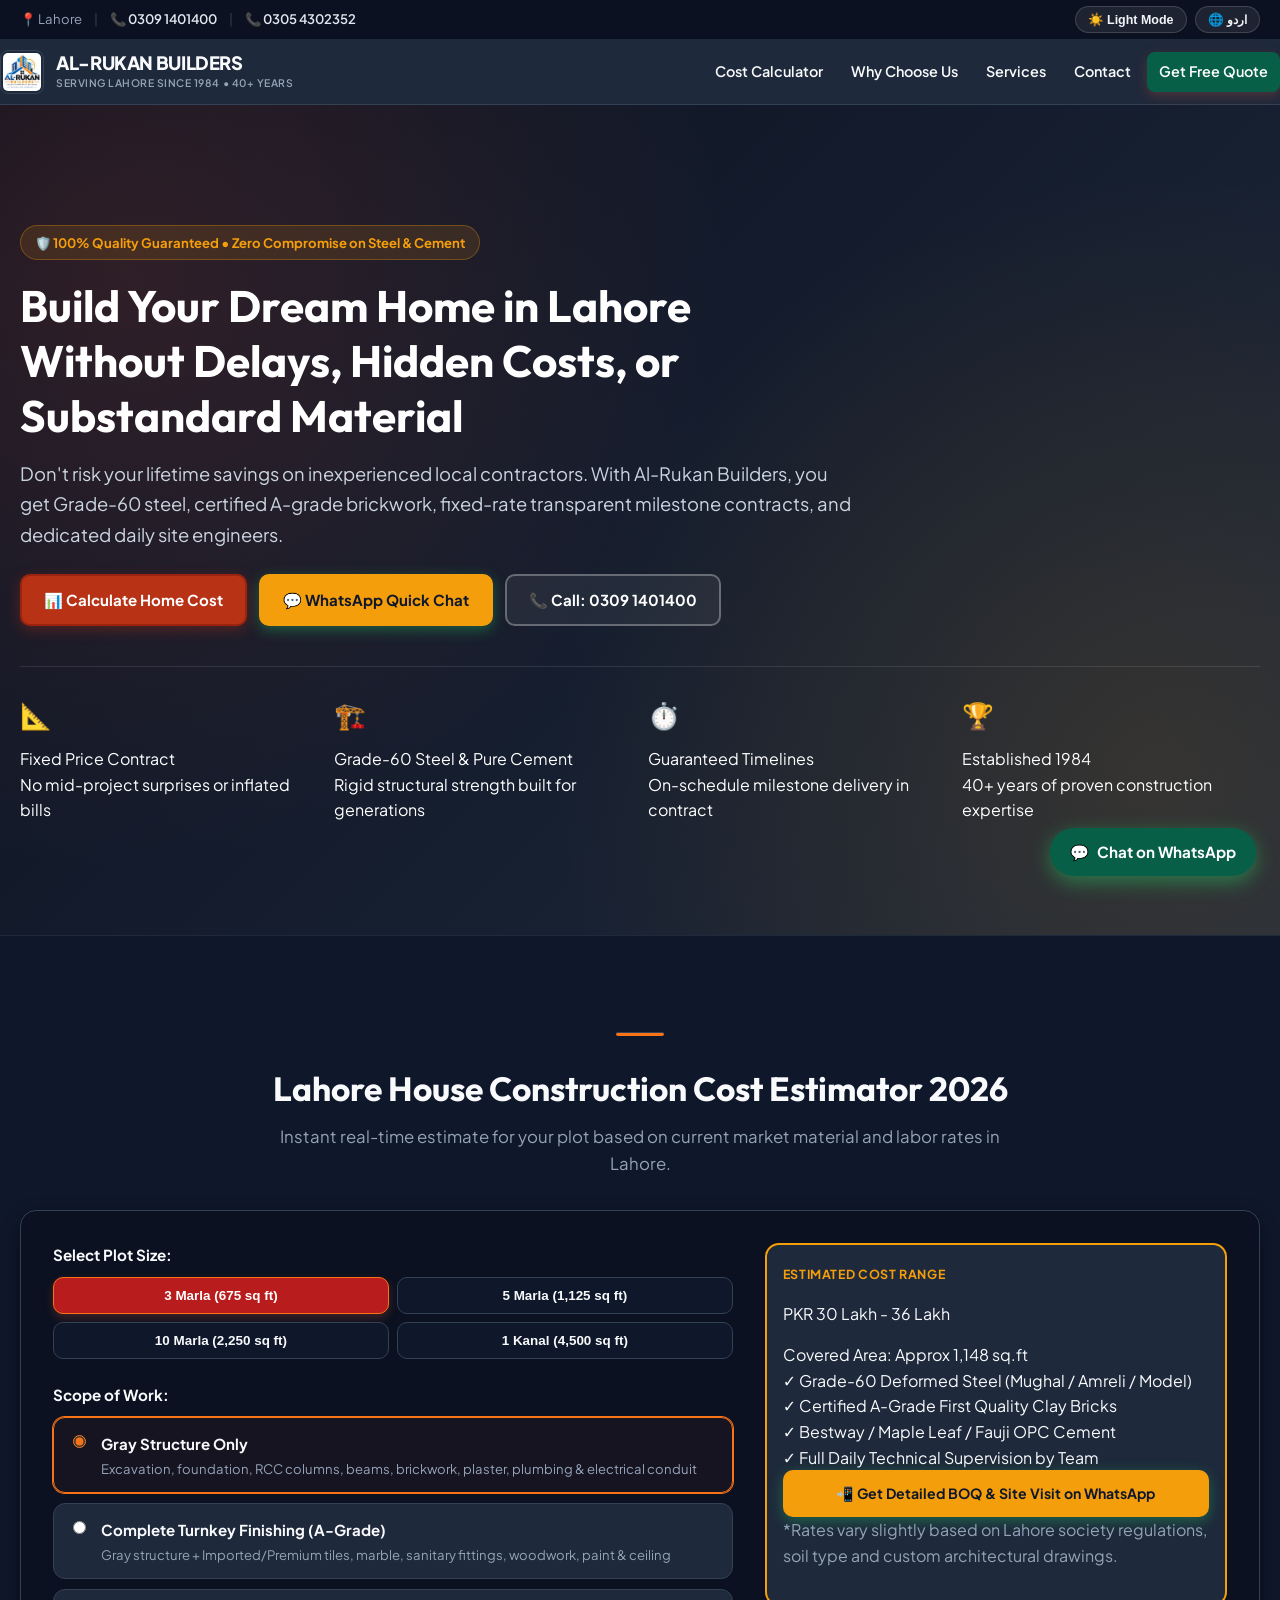
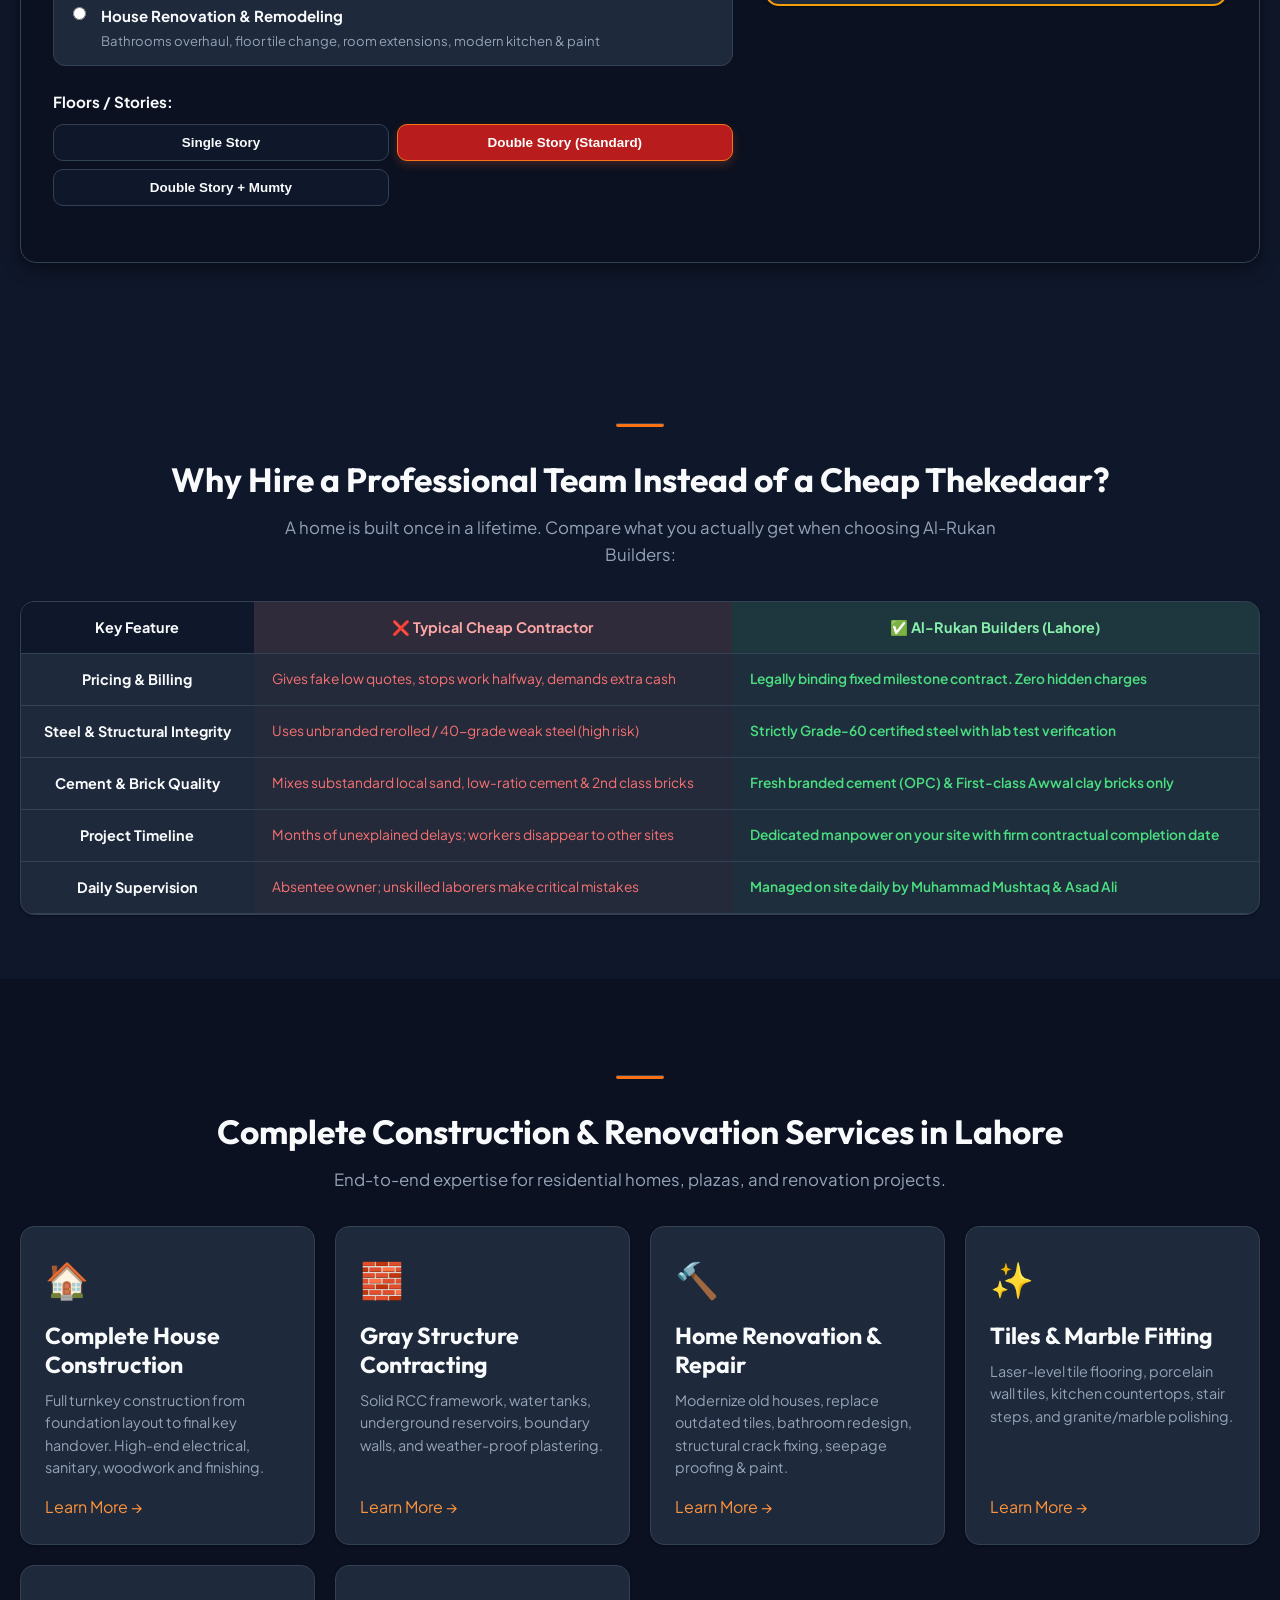
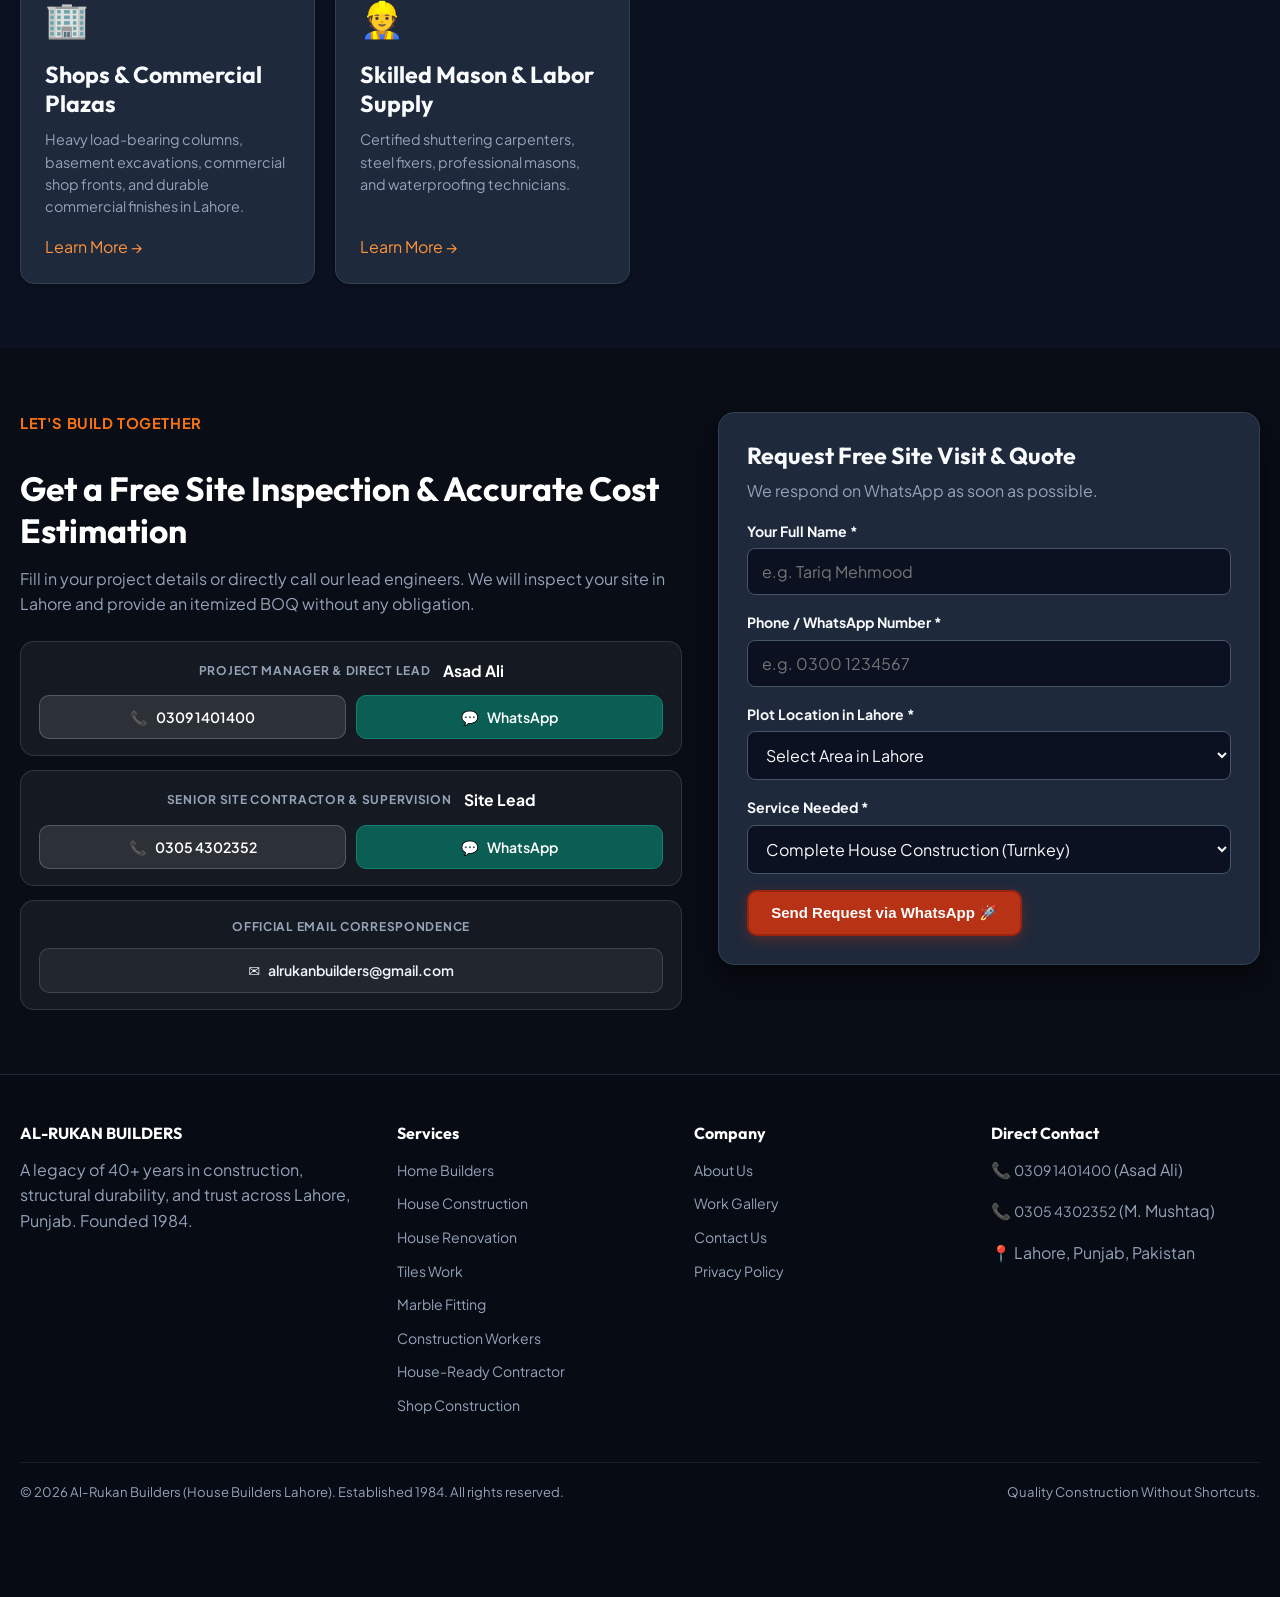
==== commit 1c5a6d9e: "Preload WebP logo, defer site.js, and bump cache buster to v=20260917g" ====
--- a/index.html
+++ b/index.html
@@ -7,7 +7,8 @@
 <meta content="width=device-width, initial-scale=1.0" name="viewport"/>
 <title>Al-Rukan Builders Lahore | Professional House Construction &amp; Renovation Since 1984</title>
 <meta content="Build your dream home in Lahore with zero shortcuts. A-Grade materials, 60-grade steel, fixed pricing &amp; daily supervision. Cost calculator &amp; WhatsApp quotes." name="description"/>
-<link href="assets/style.css?v=20260917f" rel="stylesheet"/>
+<link href="assets/style.css?v=20260917g" rel="stylesheet"/>
+<link rel="preload" href="assets/images/logo.webp" as="image" type="image/webp" fetchpriority="high"/>
 <link href="https://fonts.googleapis.com" rel="preconnect"/>
 <link crossorigin="" href="https://fonts.gstatic.com" rel="preconnect"/>
 <link rel="preload" as="style" href="https://fonts.googleapis.com/css2?family=Noto+Nastaliq+Urdu:wght@500;700&amp;family=Outfit:wght@600;700;800&amp;family=Plus+Jakarta+Sans:wght@400;500;600;700;800&amp;display=swap"/>
@@ -57,7 +58,7 @@
 <header class="site-header">
 <div class="container nav-row">
 <div class="brand">
-<img alt="Al-Rukan Builders Logo" class="brand-logo" height="44" src="assets/images/logo.png" width="44" fetchpriority="high"/>
+<img alt="Al-Rukan Builders Logo" class="brand-logo" height="44" src="assets/images/logo.webp" width="44" fetchpriority="high"/>
 <div class="brand-text">
 <span class="big">AL-RUKAN BUILDERS</span>
 <span class="small" data-en="SERVING LAHORE SINCE 1984 • 40+ YEARS" data-ur="لاہور میں 1984 سے بااعتماد نام • 40+ سالہ تجربہ">SERVING LAHORE SINCE 1984 • 40+ YEARS</span>
@@ -549,7 +550,7 @@
   window.open(`https://wa.me/923091401400?text=${text}`, '_blank');
 }
 
-// Mobile menu, Theme & Language toggles handled universally by assets/site.js?v=20260917f
+// Mobile menu, Theme & Language toggles handled universally by assets/site.js?v=20260917g
 
 // Expose calculateCost to window for site.js language switcher
 window.calculateCost = calculateCost;
@@ -557,6 +558,6 @@
 // Initial cost run
 calculateCost();
 </script>
-<script src="assets/site.js?v=20260917f"></script>
+<script defer src="assets/site.js?v=20260917g"></script>
 </body>
 </html>
